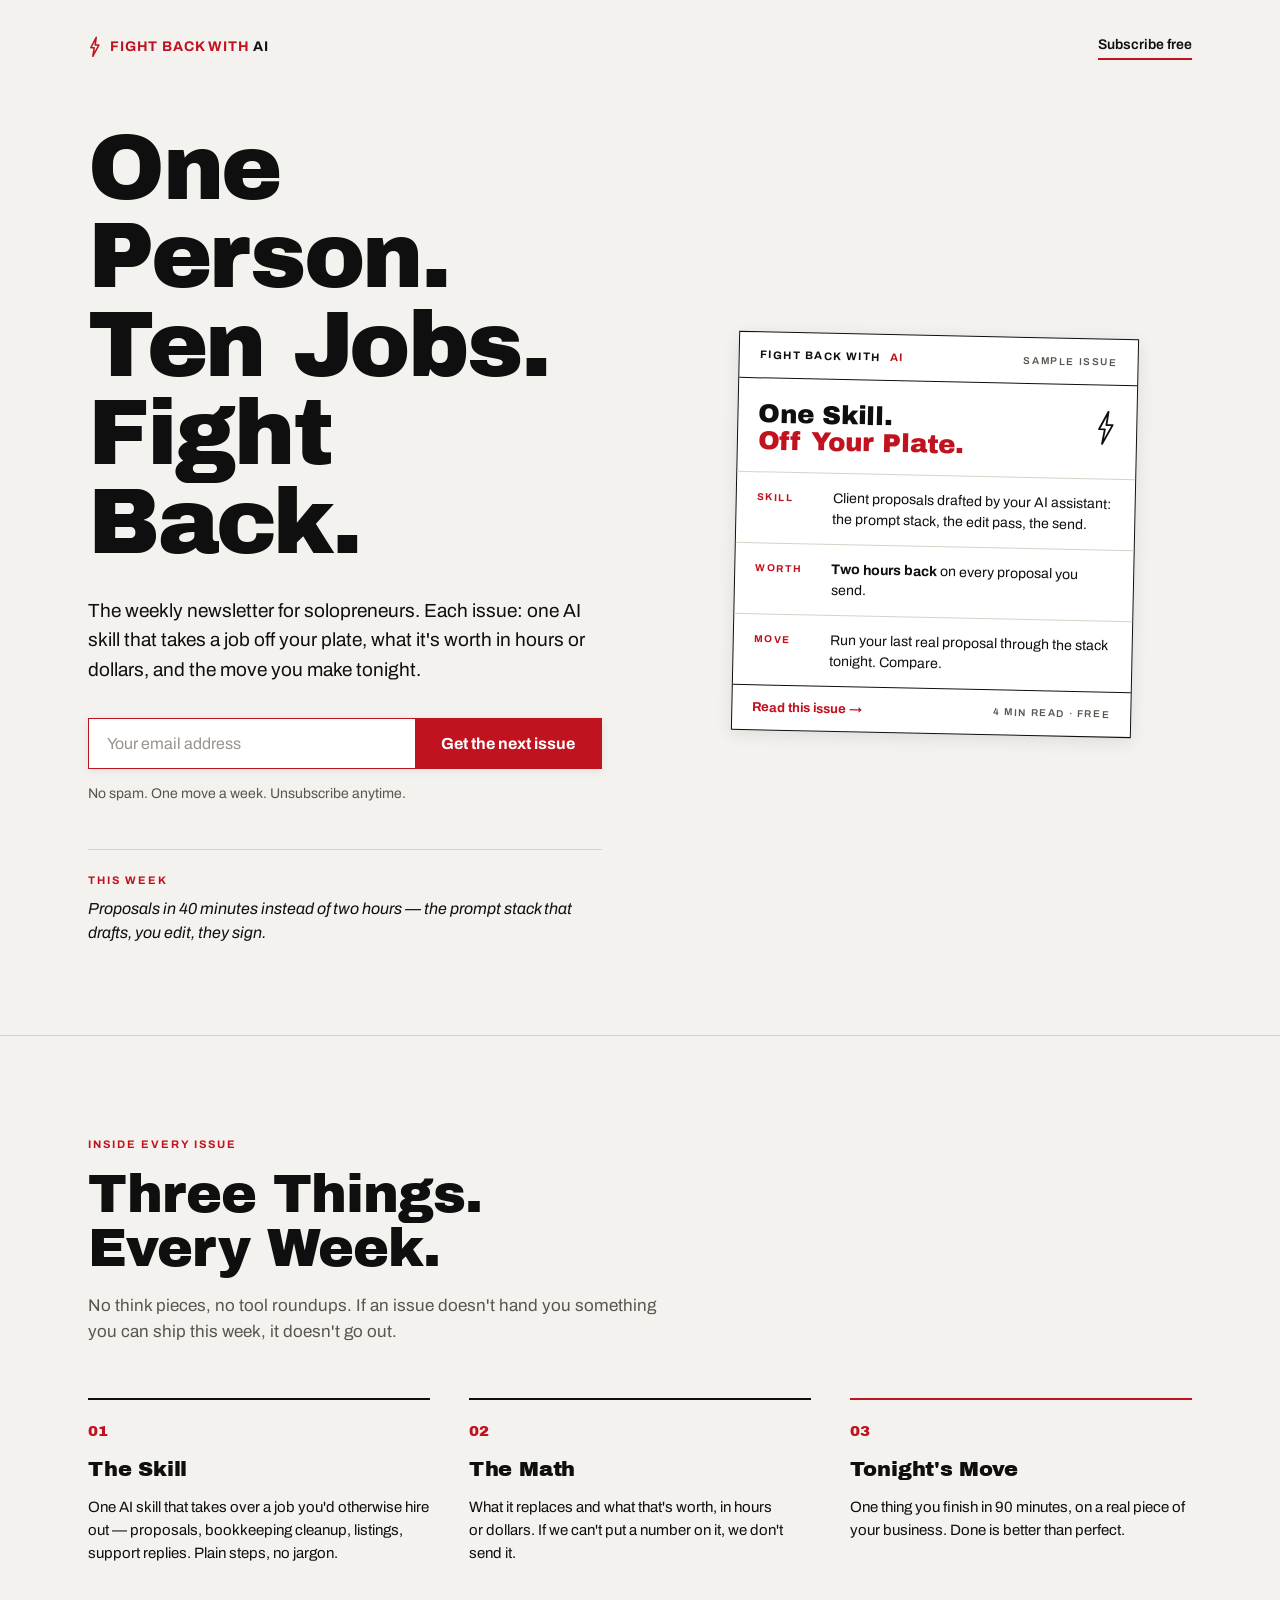
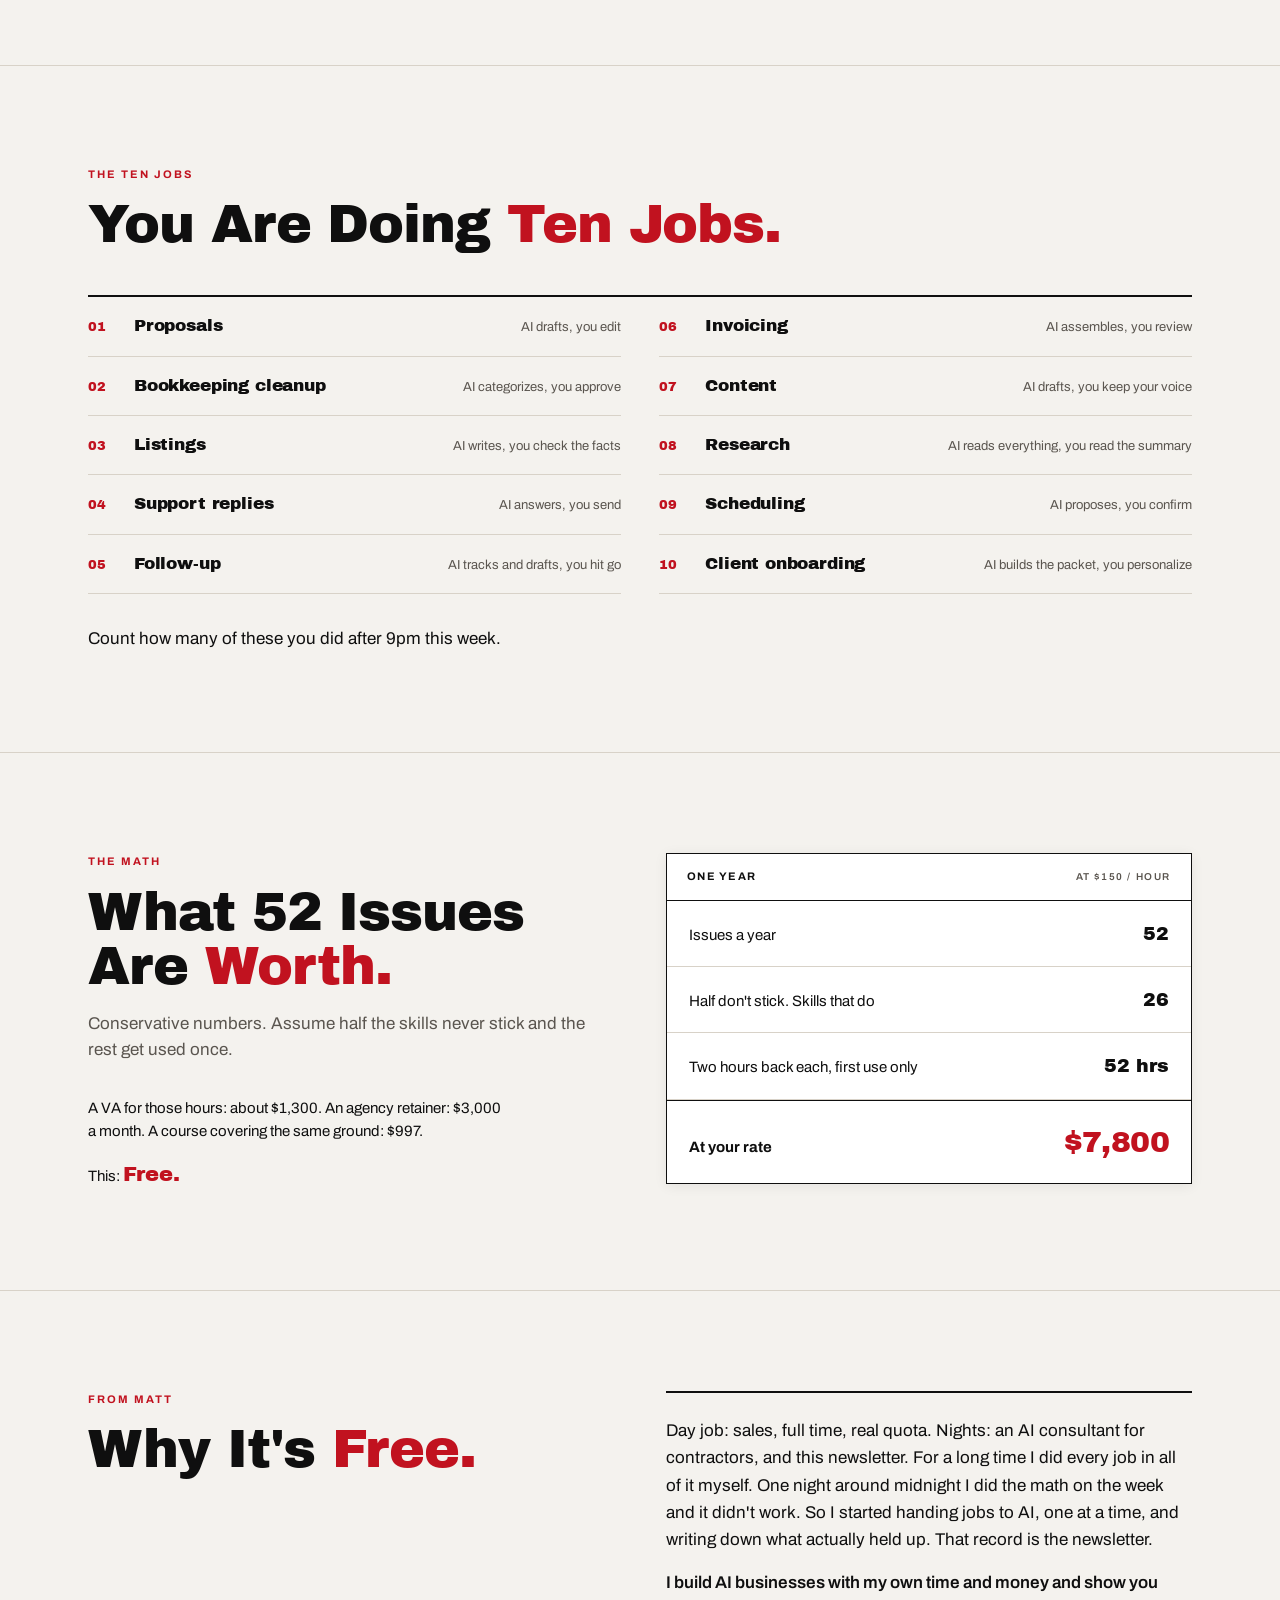
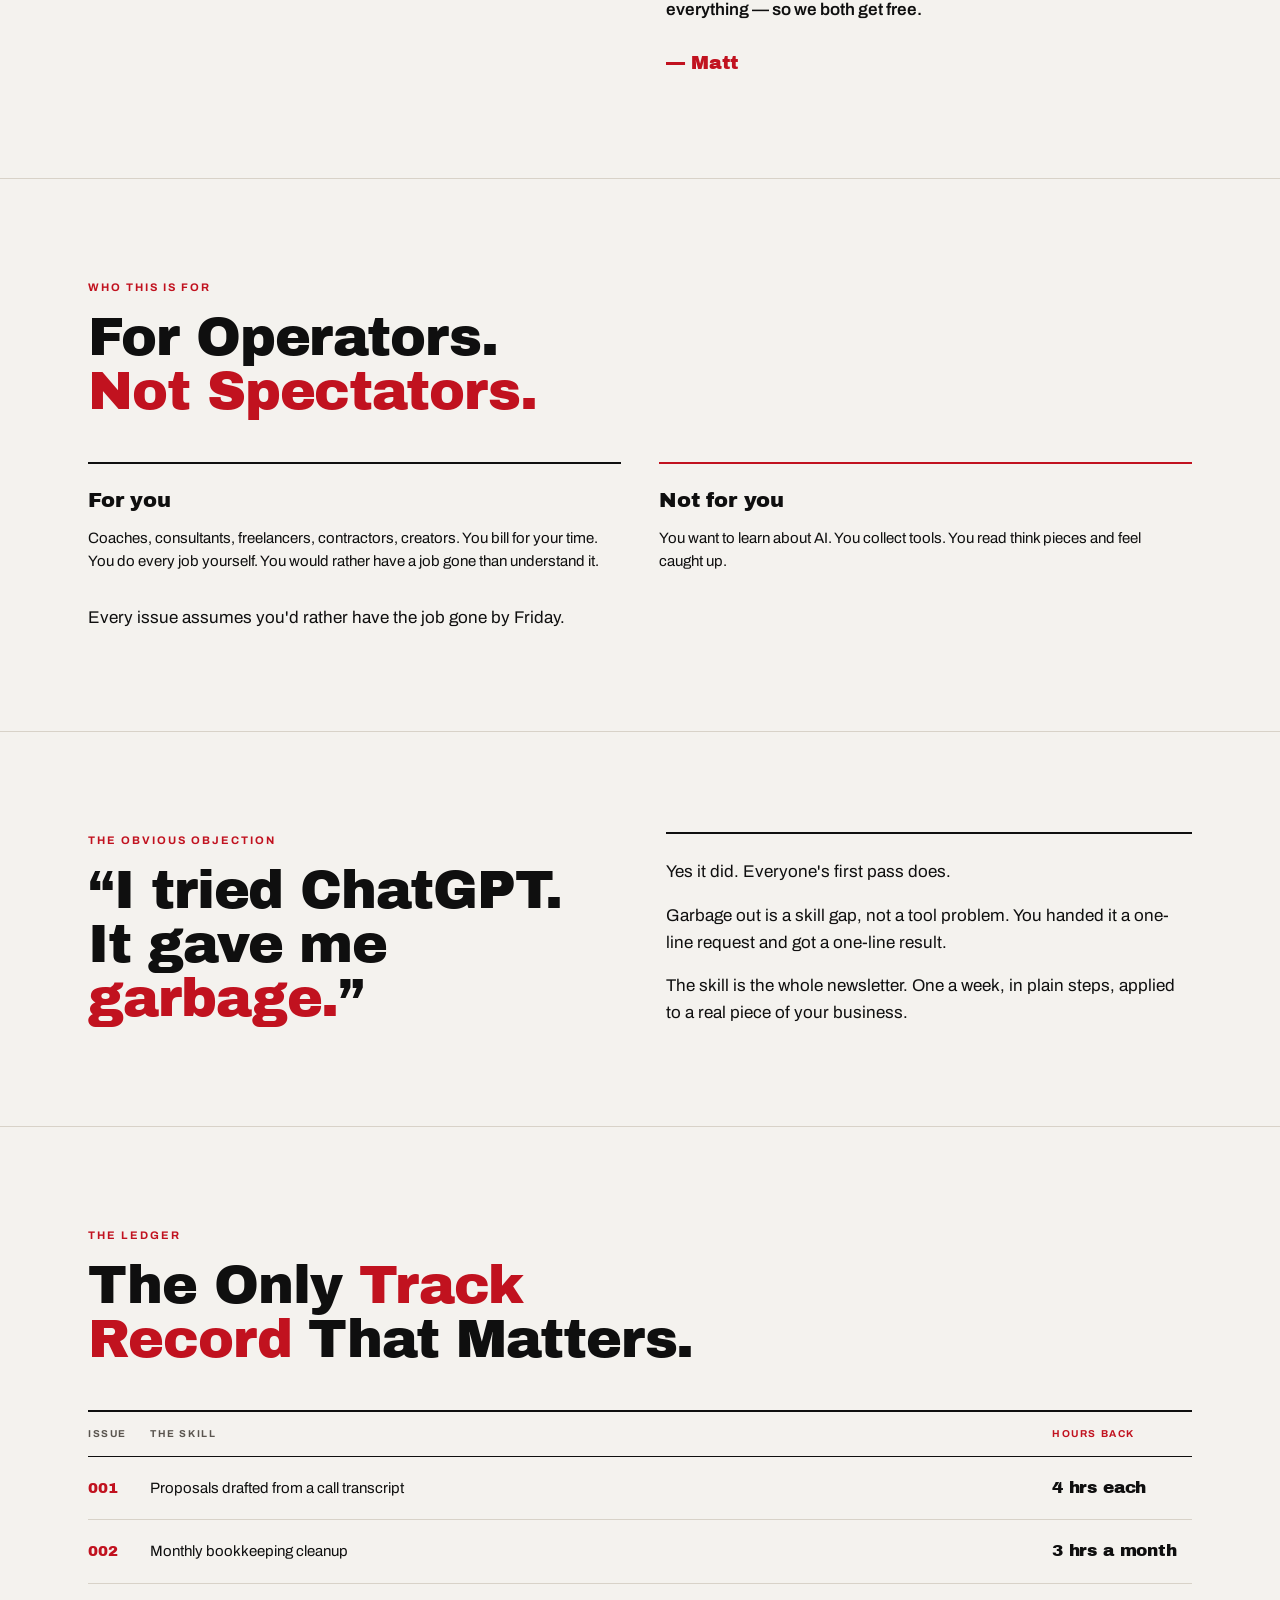
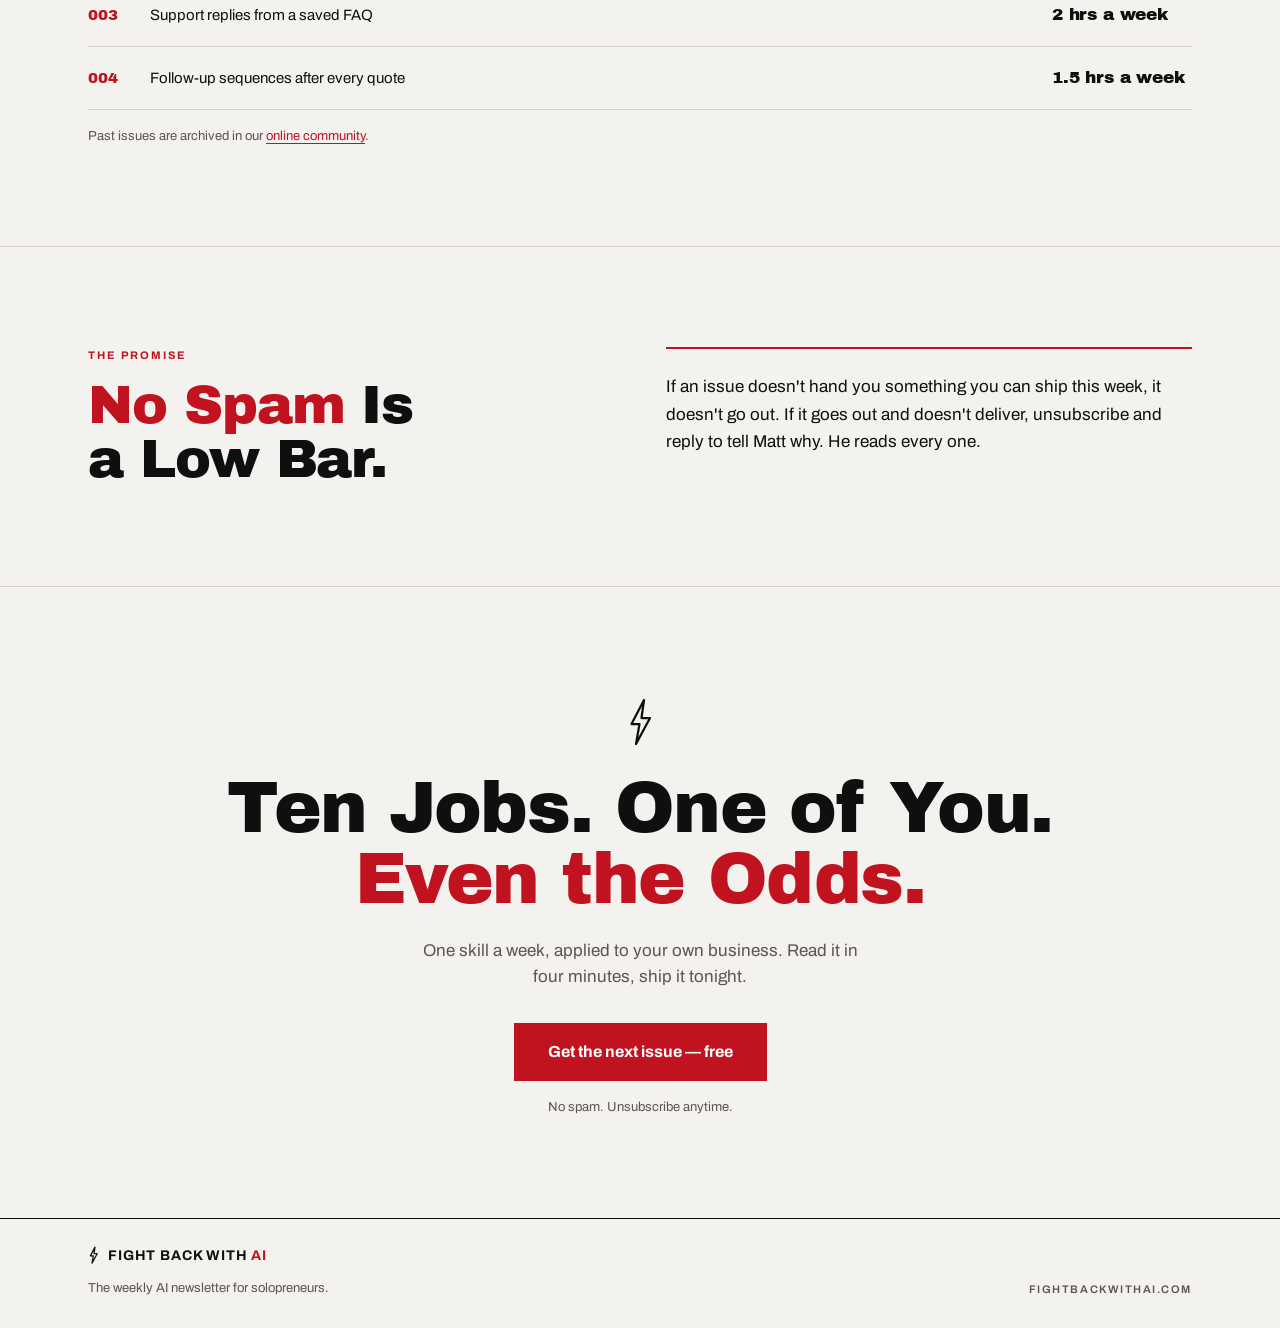
==== index.html @ 7554803e "Wire signup form to beehiiv via a server-side function The beehiiv API key is a secret and cannot sh" ====
<!DOCTYPE html>
<html lang="en">
<head>
<meta charset="utf-8">
<meta name="viewport" content="width=device-width, initial-scale=1">
<title>Fight Back with AI — One Person. Ten Jobs. Fight Back.</title>
<meta name="description" content="The weekly newsletter for solopreneurs. Each issue: one AI skill that takes a job off your plate, what it's worth in hours or dollars, and the move you make tonight.">
<meta property="og:title" content="Fight Back with AI — One Person. Ten Jobs. Fight Back.">
<meta property="og:description" content="One AI skill a week that takes a job off your plate. What it's worth. The move you make tonight. Free.">
<meta property="og:type" content="website">
<meta property="og:url" content="https://fightbackwithai.com/">
<meta property="og:image" content="/og-image.png">
<meta property="og:image:width" content="1200">
<meta property="og:image:height" content="630">
<meta name="twitter:card" content="summary_large_image">
<meta name="twitter:image" content="/og-image.png">
<meta name="theme-color" content="#f4f2ee">
<link rel="preconnect" href="https://fonts.googleapis.com">
<link rel="preconnect" href="https://fonts.gstatic.com" crossorigin>
<link href="https://fonts.googleapis.com/css2?family=Archivo:ital,wght@0,400;0,500;0,600;0,700;1,400;1,600&family=Archivo+Black&display=swap" rel="stylesheet">
<link rel="stylesheet" href="styles.css">
<script>document.documentElement.classList.add('js');</script>
</head>
<body>

<header class="nav">
  <div class="wrap nav-inner">
    <a class="wordmark wordmark-red" href="/" aria-label="Fight Back with AI home">
      <svg class="bolt" viewBox="0 0 120 200" aria-hidden="true"><path d="M76 12 L26 108 L58 108 L44 188 L100 84 L66 84 Z" fill="none" stroke="currentColor" stroke-width="14" stroke-linejoin="round"/></svg>
      <span>FIGHT BACK WITH <em>AI</em></span>
    </a>
    <a class="link-ul" href="#subscribe">Subscribe free</a>
  </div>
</header>

<main>

<section class="hero wrap">
  <div class="hero-copy">
    <h1 class="reveal">One Person.<br>Ten Jobs.<br>Fight Back.</h1>
    <p class="lede reveal">The weekly newsletter for solopreneurs. Each issue: one AI skill that takes a job off your plate, what it's worth in hours or dollars, and the move you make tonight.</p>
    <div id="subscribe" class="signup reveal">
      <!-- BEEHIIV: JS posts to /api/subscribe (netlify/functions/subscribe.mjs).
           With JS off, the form falls back to beehiiv's hosted subscribe page. -->
      <form class="signup-row" action="https://fightbackwithai.beehiiv.com/subscribe" method="get" data-subscribe>
        <input class="email" type="email" name="email" placeholder="Your email address" required autocomplete="email">
        <button class="btn" type="submit">Get the next issue</button>
      </form>
      <p class="fine signup-msg" data-subscribe-msg role="status" aria-live="polite" hidden></p>
      <p class="fine">No spam. One move a week. Unsubscribe anytime.</p>
    </div>
    <div class="this-week reveal">
      <span class="eyebrow">This week</span>
      <!-- Update weekly -->
      <p class="teaser">Proposals in 40 minutes instead of two hours — the prompt stack that drafts, you edit, they sign.</p>
    </div>
  </div>

  <div class="hero-card reveal">
    <article class="card tilt">
      <div class="card-head">
        <span class="wordmark wordmark-sm">FIGHT BACK WITH <em>AI</em></span>
        <span class="meta">SAMPLE ISSUE</span>
      </div>
      <div class="card-title">
        <span class="display-sm">One Skill.<br><em>Off Your Plate.</em></span>
        <svg class="bolt bolt-md" viewBox="0 0 120 200" aria-hidden="true"><path d="M76 12 L26 108 L58 108 L44 188 L100 84 L66 84 Z" fill="none" stroke="currentColor" stroke-width="10" stroke-linejoin="round"/></svg>
      </div>
      <div class="card-row"><span class="label">SKILL</span><span>Client proposals drafted by your AI assistant: the prompt stack, the edit pass, the send.</span></div>
      <div class="card-row"><span class="label">WORTH</span><span><strong>Two hours back</strong> on every proposal you send.</span></div>
      <div class="card-row"><span class="label">MOVE</span><span>Run your last real proposal through the stack tonight. Compare.</span></div>
      <div class="card-foot">
        <!-- Link to the sample issue -->
        <a class="link-red" href="#">Read this issue &rarr;</a>
        <span class="meta">4 MIN READ · FREE</span>
      </div>
    </article>
  </div>
</section>

<section class="rule">
  <div class="wrap">
    <div class="sec-head reveal">
      <span class="eyebrow">Inside every issue</span>
      <h2>Three Things. Every Week.</h2>
      <p class="sub">No think pieces, no tool roundups. If an issue doesn't hand you something you can ship this week, it doesn't go out.</p>
    </div>
    <div class="cols cols-3">
      <div class="col reveal">
        <span class="num">01</span>
        <h3>The Skill</h3>
        <p>One AI skill that takes over a job you'd otherwise hire out — proposals, bookkeeping cleanup, listings, support replies. Plain steps, no jargon.</p>
      </div>
      <div class="col reveal" style="transition-delay:.08s">
        <span class="num">02</span>
        <h3>The Math</h3>
        <p>What it replaces and what that's worth, in hours or dollars. If we can't put a number on it, we don't send it.</p>
      </div>
      <div class="col col-red reveal" style="transition-delay:.16s">
        <span class="num">03</span>
        <h3>Tonight's Move</h3>
        <p>One thing you finish in 90 minutes, on a real piece of your business. Done is better than perfect.</p>
      </div>
    </div>
  </div>
</section>

<section class="rule">
  <div class="wrap">
    <div class="sec-head reveal">
      <span class="eyebrow">The ten jobs</span>
      <h2>You Are Doing <em>Ten Jobs.</em></h2>
    </div>
    <div class="jobs reveal">
      <ol class="job-list">
        <li><span class="job-n">01</span><span class="job-t">Proposals</span><span class="job-note">AI drafts, you edit</span></li>
        <li><span class="job-n">02</span><span class="job-t">Bookkeeping cleanup</span><span class="job-note">AI categorizes, you approve</span></li>
        <li><span class="job-n">03</span><span class="job-t">Listings</span><span class="job-note">AI writes, you check the facts</span></li>
        <li><span class="job-n">04</span><span class="job-t">Support replies</span><span class="job-note">AI answers, you send</span></li>
        <li><span class="job-n">05</span><span class="job-t">Follow-up</span><span class="job-note">AI tracks and drafts, you hit go</span></li>
      </ol>
      <ol class="job-list" start="6">
        <li><span class="job-n">06</span><span class="job-t">Invoicing</span><span class="job-note">AI assembles, you review</span></li>
        <li><span class="job-n">07</span><span class="job-t">Content</span><span class="job-note">AI drafts, you keep your voice</span></li>
        <li><span class="job-n">08</span><span class="job-t">Research</span><span class="job-note">AI reads everything, you read the summary</span></li>
        <li><span class="job-n">09</span><span class="job-t">Scheduling</span><span class="job-note">AI proposes, you confirm</span></li>
        <li><span class="job-n">10</span><span class="job-t">Client onboarding</span><span class="job-note">AI builds the packet, you personalize</span></li>
      </ol>
    </div>
    <p class="close reveal">Count how many of these you did after 9pm this week.</p>
  </div>
</section>

<section class="rule">
  <div class="wrap two-up">
    <div class="reveal">
      <span class="eyebrow">The math</span>
      <h2>What 52 Issues Are <em>Worth.</em></h2>
      <p class="sub">Conservative numbers. Assume half the skills never stick and the rest get used once.</p>
      <div class="math-copy">
        <p>A VA for those hours: about $1,300. An agency retainer: $3,000 a month. A course covering the same ground: $997.</p>
        <p>This: <span class="free">Free.</span></p>
      </div>
    </div>
    <article class="card reveal">
      <div class="card-head">
        <span class="wordmark wordmark-sm">ONE YEAR</span>
        <span class="meta">AT $150 / HOUR</span>
      </div>
      <div class="math-row"><span>Issues a year</span><b>52</b></div>
      <div class="math-row"><span>Half don't stick. Skills that do</span><b>26</b></div>
      <div class="math-row"><span>Two hours back each, first use only</span><b>52 hrs</b></div>
      <div class="math-row math-total"><span>At your rate</span><b class="total">$7,800</b></div>
    </article>
  </div>
</section>

<section class="rule">
  <div class="wrap two-up">
    <div class="reveal">
      <span class="eyebrow">From Matt</span>
      <h2>Why It's <em>Free.</em></h2>
    </div>
    <div class="note reveal">
      <p>Day job: sales, full time, real quota. Nights: an AI consultant for contractors, and this newsletter. For a long time I did every job in all of it myself. One night around midnight I did the math on the week and it didn't work. So I started handing jobs to AI, one at a time, and writing down what actually held up. That record is the newsletter.</p>
      <p class="mission">I build AI businesses with my own time and money and show you everything — so we both get free.</p>
      <p class="sig">— Matt</p>
    </div>
  </div>
</section>

<section class="rule">
  <div class="wrap">
    <div class="sec-head reveal">
      <span class="eyebrow">Who this is for</span>
      <h2>For Operators. <em>Not Spectators.</em></h2>
    </div>
    <div class="cols cols-2">
      <div class="col reveal">
        <h3>For you</h3>
        <p>Coaches, consultants, freelancers, contractors, creators. You bill for your time. You do every job yourself. You would rather have a job gone than understand it.</p>
      </div>
      <div class="col col-red reveal" style="transition-delay:.08s">
        <h3>Not for you</h3>
        <p>You want to learn about AI. You collect tools. You read think pieces and feel caught up.</p>
      </div>
    </div>
    <p class="close reveal">Every issue assumes you'd rather have the job gone by Friday.</p>
  </div>
</section>

<section class="rule">
  <div class="wrap two-up">
    <div class="reveal">
      <span class="eyebrow">The obvious objection</span>
      <h2>“I tried ChatGPT. It gave me <em>garbage.</em>”</h2>
    </div>
    <div class="note reveal">
      <p>Yes it did. Everyone's first pass does.</p>
      <p>Garbage out is a skill gap, not a tool problem. You handed it a one-line request and got a one-line result.</p>
      <p>The skill is the whole newsletter. One a week, in plain steps, applied to a real piece of your business.</p>
    </div>
  </div>
</section>

<section class="rule">
  <div class="wrap">
    <div class="sec-head reveal">
      <span class="eyebrow">The ledger</span>
      <h2>The Only <em>Track Record</em> That Matters.</h2>
    </div>
    <div class="ledger reveal">
      <div class="ledger-head"><span>ISSUE</span><span>THE SKILL</span><span class="red">HOURS BACK</span></div>
      <!-- Replace these rows with real issues as they ship -->
      <div class="ledger-row"><span class="ledger-n">001</span><span>Proposals drafted from a call transcript</span><b>4 hrs each</b></div>
      <div class="ledger-row"><span class="ledger-n">002</span><span>Monthly bookkeeping cleanup</span><b>3 hrs a month</b></div>
      <div class="ledger-row"><span class="ledger-n">003</span><span>Support replies from a saved FAQ</span><b>2 hrs a week</b></div>
      <div class="ledger-row"><span class="ledger-n">004</span><span>Follow-up sequences after every quote</span><b>1.5 hrs a week</b></div>
    </div>
    <p class="fine reveal">Past issues are archived in our <a class="link-ul-red" href="https://www.skool.com/superhuman-9542" target="_blank" rel="noopener">online community</a>.</p>
  </div>
</section>

<section class="rule">
  <div class="wrap two-up">
    <div class="reveal">
      <span class="eyebrow">The promise</span>
      <h2><em>No Spam</em> Is a Low Bar.</h2>
    </div>
    <div class="note note-red reveal">
      <p>If an issue doesn't hand you something you can ship this week, it doesn't go out. If it goes out and doesn't deliver, unsubscribe and reply to tell Matt why. He reads every one.</p>
    </div>
  </div>
</section>

<section class="rule cta">
  <div class="wrap cta-inner">
    <svg class="bolt bolt-lg reveal" viewBox="0 0 120 200" aria-hidden="true"><path d="M76 12 L26 108 L58 108 L44 188 L100 84 L66 84 Z" fill="none" stroke="currentColor" stroke-width="9" stroke-linejoin="round"/></svg>
    <h2 class="reveal">Ten Jobs. One of You.<br><em>Even the Odds.</em></h2>
    <p class="sub reveal">One skill a week, applied to your own business. Read it in four minutes, ship it tonight.</p>
    <a class="btn btn-lg reveal" href="#subscribe">Get the next issue — free</a>
    <p class="fine reveal">No spam. Unsubscribe anytime.</p>
  </div>
</section>

</main>

<footer class="footer">
  <div class="wrap footer-inner">
    <div>
      <span class="wordmark">
        <svg class="bolt bolt-xs" viewBox="0 0 120 200" aria-hidden="true"><path d="M76 12 L26 108 L58 108 L44 188 L100 84 L66 84 Z" fill="none" stroke="currentColor" stroke-width="14" stroke-linejoin="round"/></svg>
        <span>FIGHT BACK WITH <em>AI</em></span>
      </span>
      <p class="fine">The weekly AI newsletter for solopreneurs.</p>
    </div>
    <span class="meta">FIGHTBACKWITHAI.COM</span>
  </div>
</footer>

<script src="script.js" defer></script>
</body>
</html>
---- styles.css ----
/* Fight Back with AI — v2 flat editorial system. Tokens first; see design.md. */
:root {
  --ground: #f4f2ee;
  --ink: #0f0f0f;
  --red: #c1121f;
  --rule: #d8d2c8;
  --muted: #5a554f;
  --white: #ffffff;
  --display: 'Archivo Black', Archivo, sans-serif;
  --sans: Archivo, sans-serif;
  --wrap: 1200px;
  --gutter: clamp(20px, 4vw, 48px);
}

*, *::before, *::after { box-sizing: border-box; }
html { scroll-behavior: smooth; -webkit-text-size-adjust: 100%; }
body { margin: 0; background: var(--ground); color: var(--ink); font-family: var(--sans); font-size: 17px; line-height: 1.55; }
::selection { background: var(--red); color: var(--ground); }
a { color: var(--red); text-decoration: none; }
a:hover { color: var(--ink); }
h1, h2, h3, p, ol { margin: 0; }
ol { padding: 0; list-style: none; }
em { font-style: normal; color: var(--red); }
strong, b { font-weight: 700; }
svg.bolt { display: block; height: auto; }

.wrap { max-width: var(--wrap); margin: 0 auto; padding-left: var(--gutter); padding-right: var(--gutter); }

/* Type */
h1 { font-family: var(--display); font-weight: 400; font-size: clamp(52px, 7.2vw, 104px); line-height: .96; letter-spacing: -.025em; text-wrap: balance; }
h2 { font-family: var(--display); font-weight: 400; font-size: clamp(34px, 4.4vw, 54px); line-height: 1; letter-spacing: -.02em; margin-top: 14px; text-wrap: balance; }
h3 { font-family: var(--display); font-weight: 400; font-size: 21px; letter-spacing: -.01em; }
.eyebrow { display: block; font-weight: 700; font-size: 11px; letter-spacing: .18em; text-transform: uppercase; color: var(--red); }
.meta { font-weight: 600; font-size: 10px; letter-spacing: .16em; color: var(--muted); white-space: nowrap; }
.label { font-weight: 700; font-size: 10px; letter-spacing: .16em; color: var(--red); padding-top: 3px; }
.sub { font-size: 17px; color: var(--muted); margin-top: 18px; max-width: 60ch; text-wrap: pretty; }
.lede { font-size: 19px; max-width: 52ch; margin-top: 30px; text-wrap: pretty; }
.fine { font-size: 13px; color: var(--muted); margin-top: 16px; }
.close { margin-top: 32px; text-wrap: pretty; }
.display-sm { font-family: var(--display); font-size: 26px; line-height: 1.05; letter-spacing: -.01em; }
.num { font-family: var(--display); font-size: 15px; color: var(--red); }
.red { color: var(--red); }

/* Wordmark */
.wordmark { display: inline-flex; align-items: center; gap: 9px; font-weight: 700; font-size: 14px; letter-spacing: .06em; color: var(--ink); white-space: nowrap; }
.wordmark em { color: var(--red); }
.wordmark-red { color: var(--red); }
.wordmark-red em { color: var(--ink); }
.wordmark-sm { font-size: 11px; letter-spacing: .14em; }
.bolt { width: 13px; color: currentColor; }
.bolt-xs { width: 11px; }
.bolt-md { width: 22px; flex-shrink: 0; margin-top: 2px; color: var(--ink); }
.bolt-lg { width: 30px; color: var(--ink); margin-bottom: 26px; }

/* Links & buttons */
.link-ul { font-weight: 600; font-size: 14px; color: var(--ink); border-bottom: 2px solid var(--red); padding-bottom: 2px; }
.link-ul:hover { color: var(--red); }
.link-ul-red { color: var(--red); border-bottom: 1px solid var(--red); }
.link-ul-red:hover { color: var(--ink); border-bottom-color: var(--ink); }
.link-red { font-weight: 700; font-size: 13px; color: var(--red); }
.link-red:hover { color: var(--ink); }
.btn { display: inline-flex; align-items: center; font-family: var(--sans); font-weight: 700; font-size: 16px; color: #fff; background: var(--red); border: 0; padding: 16px 26px; cursor: pointer; white-space: nowrap; }
.btn:hover { background: var(--ink); color: #fff; }
.btn-lg { padding: 17px 34px; }

/* Nav */
.nav-inner { display: flex; align-items: center; justify-content: space-between; gap: 20px; padding-top: 34px; }

/* Hero */
.hero { display: grid; grid-template-columns: repeat(auto-fit, minmax(340px, 1fr)); gap: clamp(40px, 6vw, 80px); align-items: center; padding-top: 64px; padding-bottom: 90px; }
.hero-copy { min-width: 0; }
.signup { margin-top: 34px; max-width: 560px; }
.signup-row { display: flex; flex-wrap: wrap; border: 1px solid var(--red); background: var(--white); box-shadow: 0 2px 10px rgba(15,15,15,.07); }
.email { flex: 1; min-width: 200px; font-family: var(--sans); font-size: 16px; color: var(--ink); background: var(--white); border: 0; padding: 16px 18px; outline: none; }
.email::placeholder { color: #9a948c; }
.signup .fine { margin-top: 14px; font-size: 14px; }
.signup-msg { margin-top: 14px; font-size: 14px; font-weight: 700; color: var(--ink); }
.signup-msg.is-error { color: var(--red); }
.btn[disabled] { opacity: .6; cursor: default; }
.this-week { border-top: 1px solid var(--rule); margin-top: 44px; padding-top: 22px; max-width: 560px; }
.teaser { font-style: italic; font-size: 16px; line-height: 1.5; margin-top: 8px; text-wrap: pretty; }
.hero-card { display: flex; justify-content: center; }

/* Card (sample issue, math) */
.card { width: 100%; background: var(--white); border: 1px solid var(--ink); box-shadow: 0 2px 12px rgba(15,15,15,.07); }
.tilt { width: min(100%, 400px); transform: rotate(1.2deg); box-shadow: 0 4px 18px rgba(15,15,15,.09); }
.card-head { display: flex; justify-content: space-between; align-items: center; gap: 12px; padding: 14px 20px; border-bottom: 1px solid var(--ink); }
.card-title { padding: 22px 20px 16px; display: flex; justify-content: space-between; gap: 14px; align-items: flex-start; }
.card-row { display: grid; grid-template-columns: 64px 1fr; gap: 12px; padding: 14px 20px; border-top: 1px solid var(--rule); font-size: 14px; line-height: 1.5; }
.card-foot { border-top: 1px solid var(--ink); padding: 12px 20px; display: flex; justify-content: space-between; align-items: center; gap: 12px; }
.math-row { display: grid; grid-template-columns: 1fr auto; gap: 14px; align-items: baseline; padding: 18px 22px; border-bottom: 1px solid var(--rule); font-size: 15px; }
.math-row b { font-family: var(--display); font-weight: 400; font-size: 19px; }
.math-total { border-bottom: 0; border-top: 1px solid var(--ink); font-weight: 700; }
.math-total .total { font-size: 30px; letter-spacing: -.02em; color: var(--red); }
.math-copy { margin-top: 34px; display: grid; gap: 14px; font-size: 15px; max-width: 46ch; }
.free { font-family: var(--display); font-size: 21px; color: var(--red); }

/* Sections */
.rule { border-top: 1px solid var(--rule); padding: 100px 0; }
.sec-head { max-width: 760px; }
.two-up { display: grid; grid-template-columns: repeat(auto-fit, minmax(300px, 1fr)); gap: clamp(32px, 4vw, 64px); align-items: start; }
.cols { display: grid; gap: clamp(24px, 3vw, 44px); margin-top: 44px; }
.cols-3 { grid-template-columns: repeat(auto-fit, minmax(260px, 1fr)); margin-top: 52px; }
.cols-2 { grid-template-columns: repeat(auto-fit, minmax(280px, 1fr)); }
.col { border-top: 2px solid var(--ink); padding-top: 20px; display: grid; gap: 10px; align-content: start; }
.col p { font-size: 15px; text-wrap: pretty; }
.col-red { border-top-color: var(--red); }
.note { border-top: 2px solid var(--ink); padding-top: 24px; max-width: 58ch; display: grid; gap: 16px; }
.note p { line-height: 1.6; text-wrap: pretty; }
.note-red { border-top-color: var(--red); }
.mission { font-weight: 600; }
.sig { font-family: var(--display); font-size: 19px; color: var(--red); margin-top: 8px; }

/* Ten jobs */
.jobs { display: grid; grid-template-columns: repeat(auto-fit, minmax(300px, 1fr)); column-gap: clamp(24px, 3vw, 44px); margin-top: 44px; border-top: 2px solid var(--ink); }
.job-list li { display: grid; grid-template-columns: 32px minmax(0, 1fr) minmax(0, 46%); gap: 14px; align-items: baseline; padding: 16px 0; border-bottom: 1px solid var(--rule); }
.job-n { font-family: var(--display); font-size: 13px; color: var(--red); }
.job-t { font-family: var(--display); font-size: 17px; letter-spacing: -.01em; }
.job-note { font-size: 13px; line-height: 1.35; color: var(--muted); text-align: right; }

/* Ledger */
.ledger { margin-top: 44px; border-top: 2px solid var(--ink); }
.ledger-head, .ledger-row { display: grid; grid-template-columns: 48px minmax(0, 1fr) minmax(0, 140px); gap: 14px; align-items: baseline; }
.ledger-head { padding: 14px 0; border-bottom: 1px solid var(--ink); font-weight: 700; font-size: 10px; letter-spacing: .16em; color: var(--muted); }
.ledger-row { padding: 18px 0; border-bottom: 1px solid var(--rule); font-size: 15px; }
.ledger-n { font-family: var(--display); font-size: 15px; color: var(--red); }
.ledger-row b { font-family: var(--display); font-weight: 400; font-size: 17px; letter-spacing: -.01em; }

/* CTA */
.cta { padding: 110px 0 100px; }
.cta-inner { display: flex; flex-direction: column; align-items: center; text-align: center; }
.cta h2 { font-size: clamp(40px, 5.6vw, 76px); line-height: .98; margin-top: 0; }
.cta .sub { max-width: 46ch; margin: 24px 0 32px; }

/* Footer */
.footer { border-top: 1px solid var(--ink); padding: 26px 0 30px; }
.footer-inner { display: flex; flex-wrap: wrap; gap: 20px; align-items: flex-end; justify-content: space-between; }
.footer .fine { margin-top: 5px; }
.footer .meta { font-size: 11px; letter-spacing: .14em; }

/* Reveal (JS-gated so no-JS still renders) */
.js .reveal { opacity: 0; transform: translateY(14px); transition: opacity .6s ease, transform .6s ease; }
.js .reveal.in { opacity: 1; transform: none; }
@media (prefers-reduced-motion: reduce) { .js .reveal { opacity: 1; transform: none; transition: none; } html { scroll-behavior: auto; } }

@media (max-width: 480px) {
  .rule { padding: 72px 0; }
  .hero { padding-top: 44px; padding-bottom: 64px; }
  .tilt { transform: none; }
  .job-list li { grid-template-columns: 32px minmax(0, 1fr); }
  .job-note { grid-column: 2; text-align: left; margin-top: -8px; }
  .ledger-head { display: none; }
  .ledger-row { grid-template-columns: 48px minmax(0, 1fr); }
  .ledger-row b { grid-column: 2; }
}
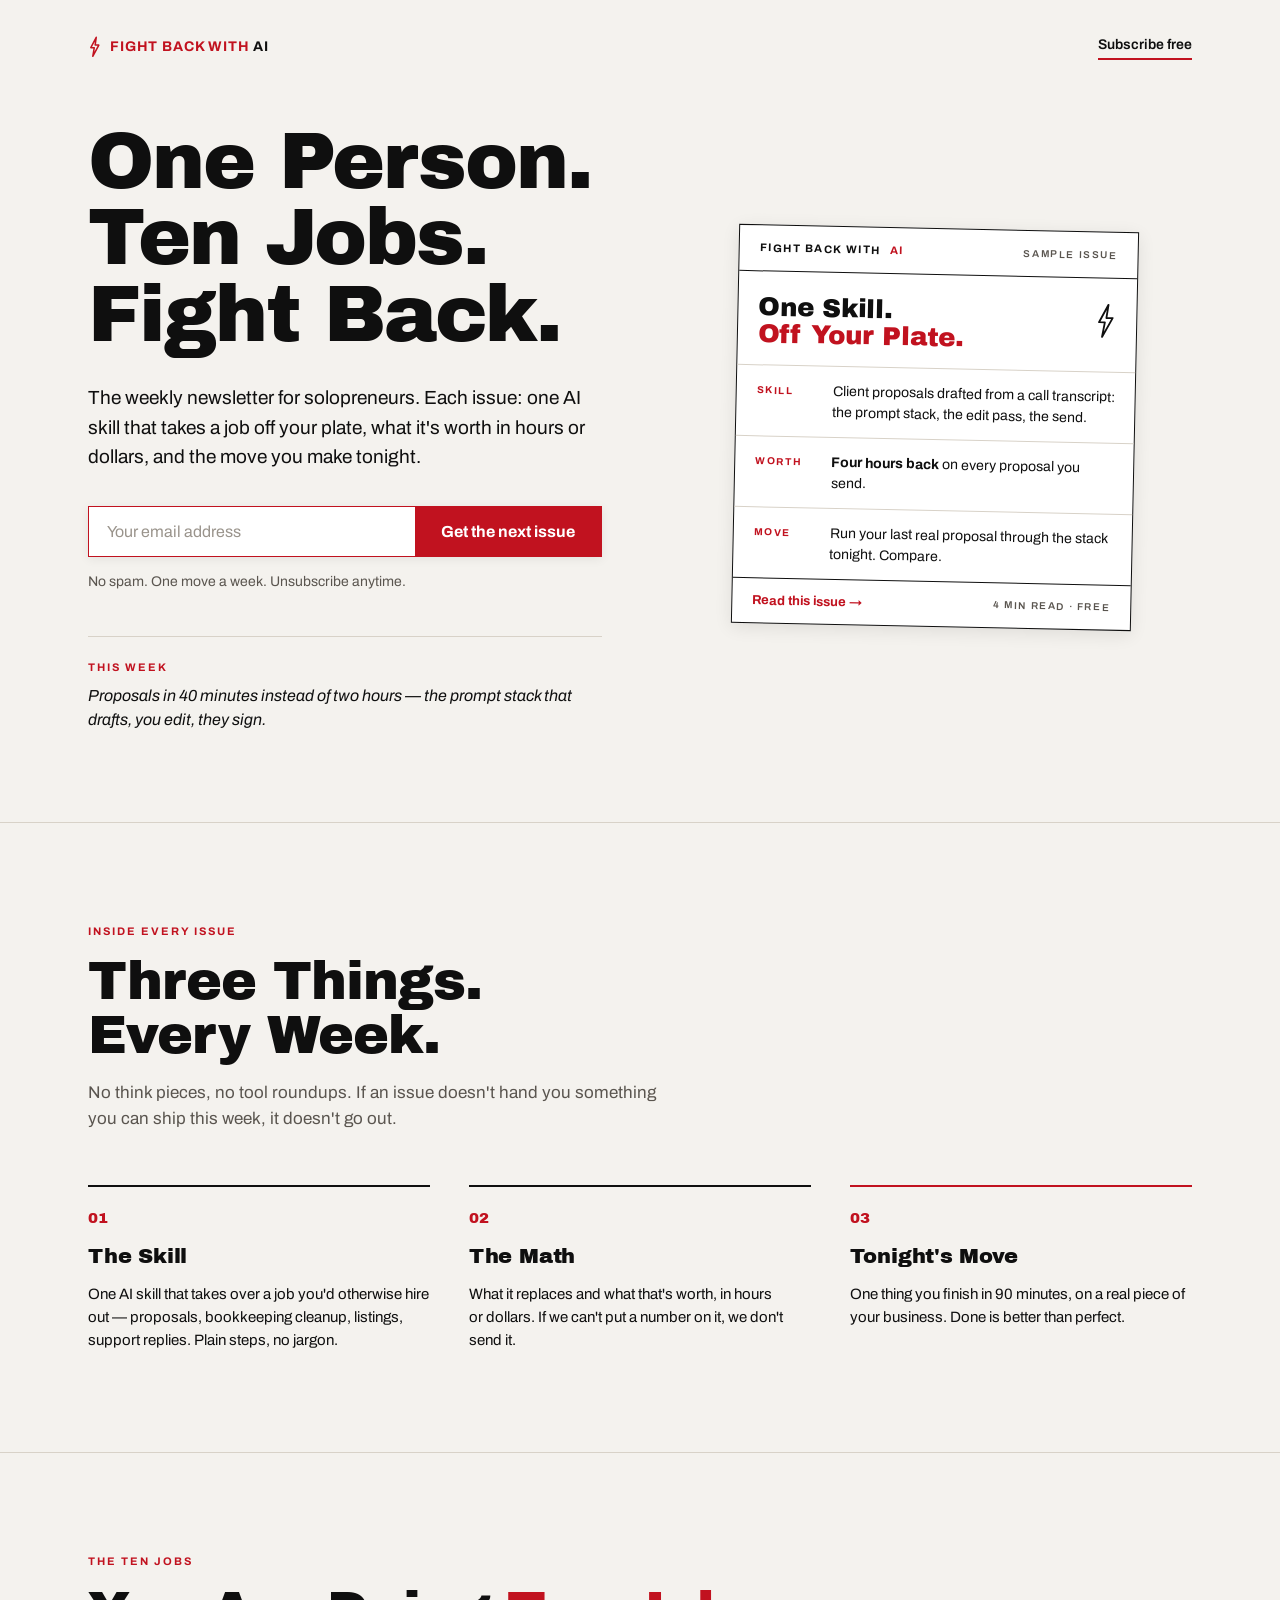
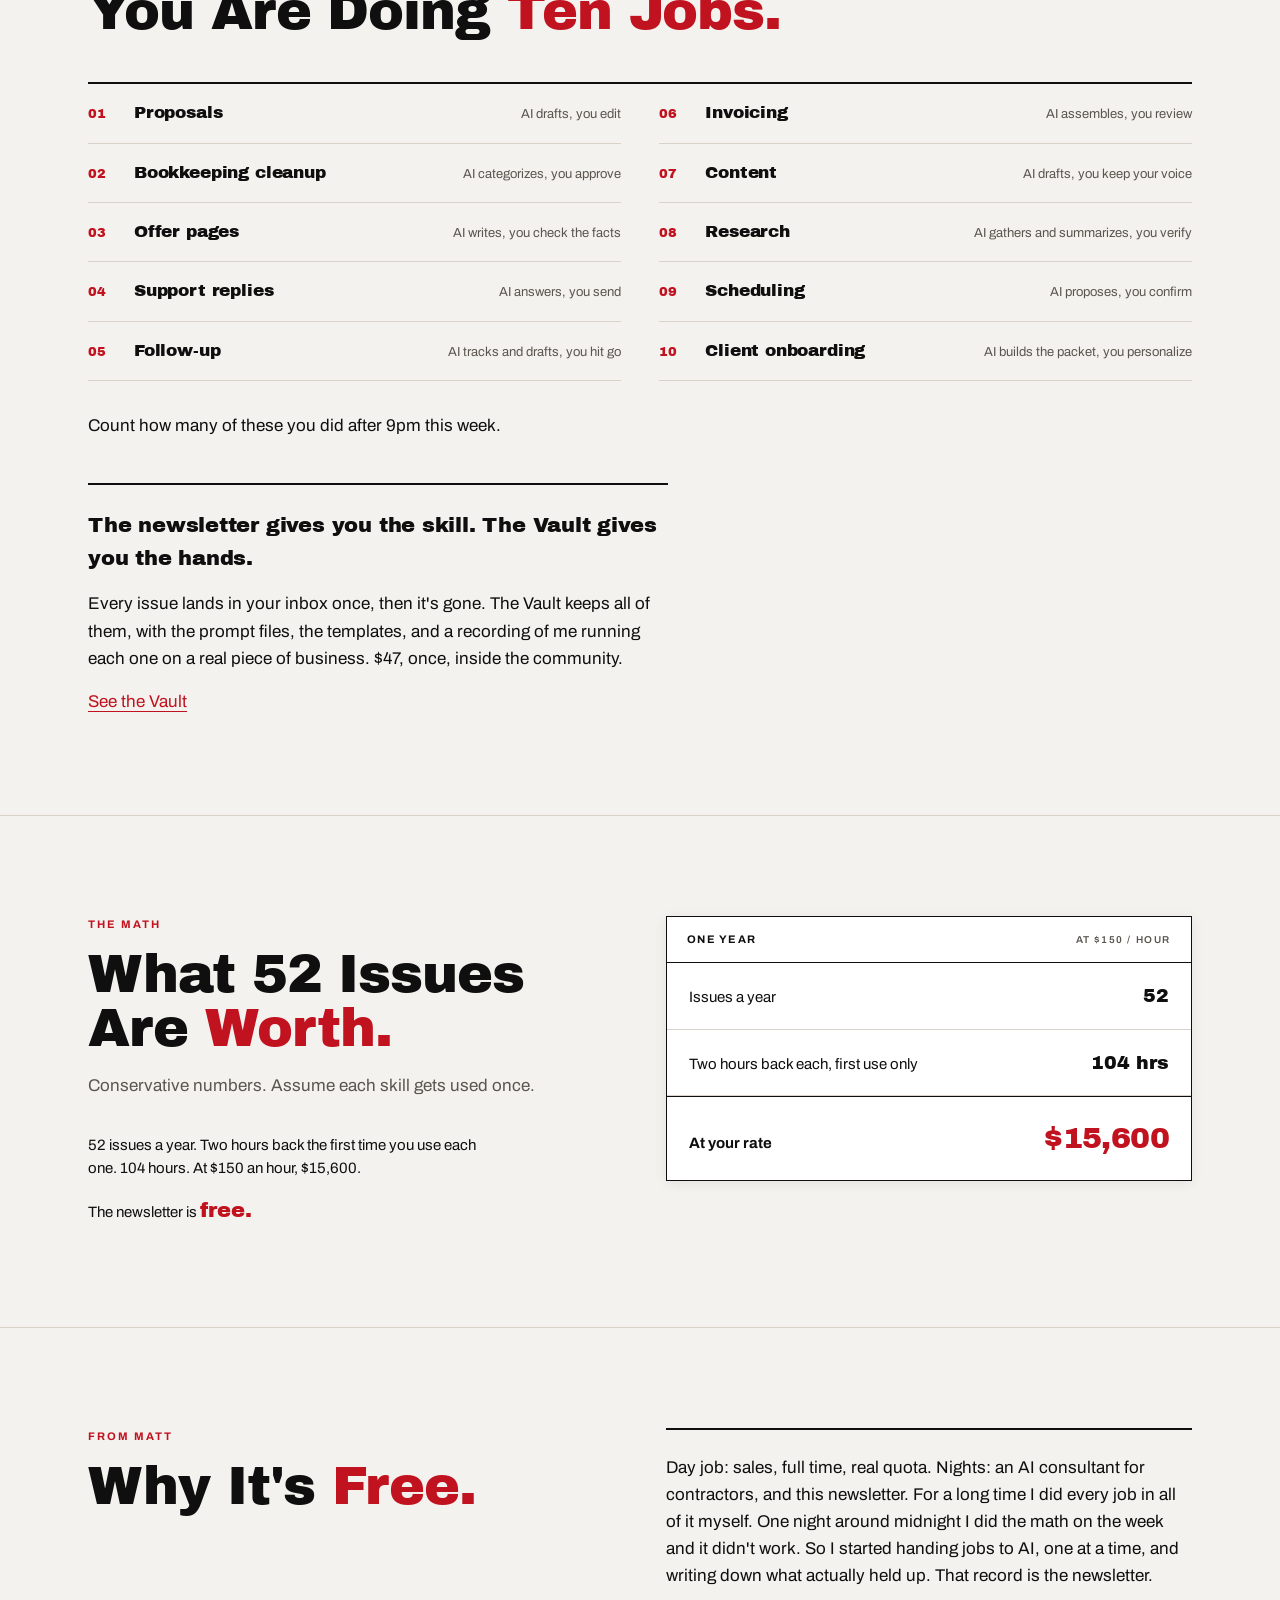
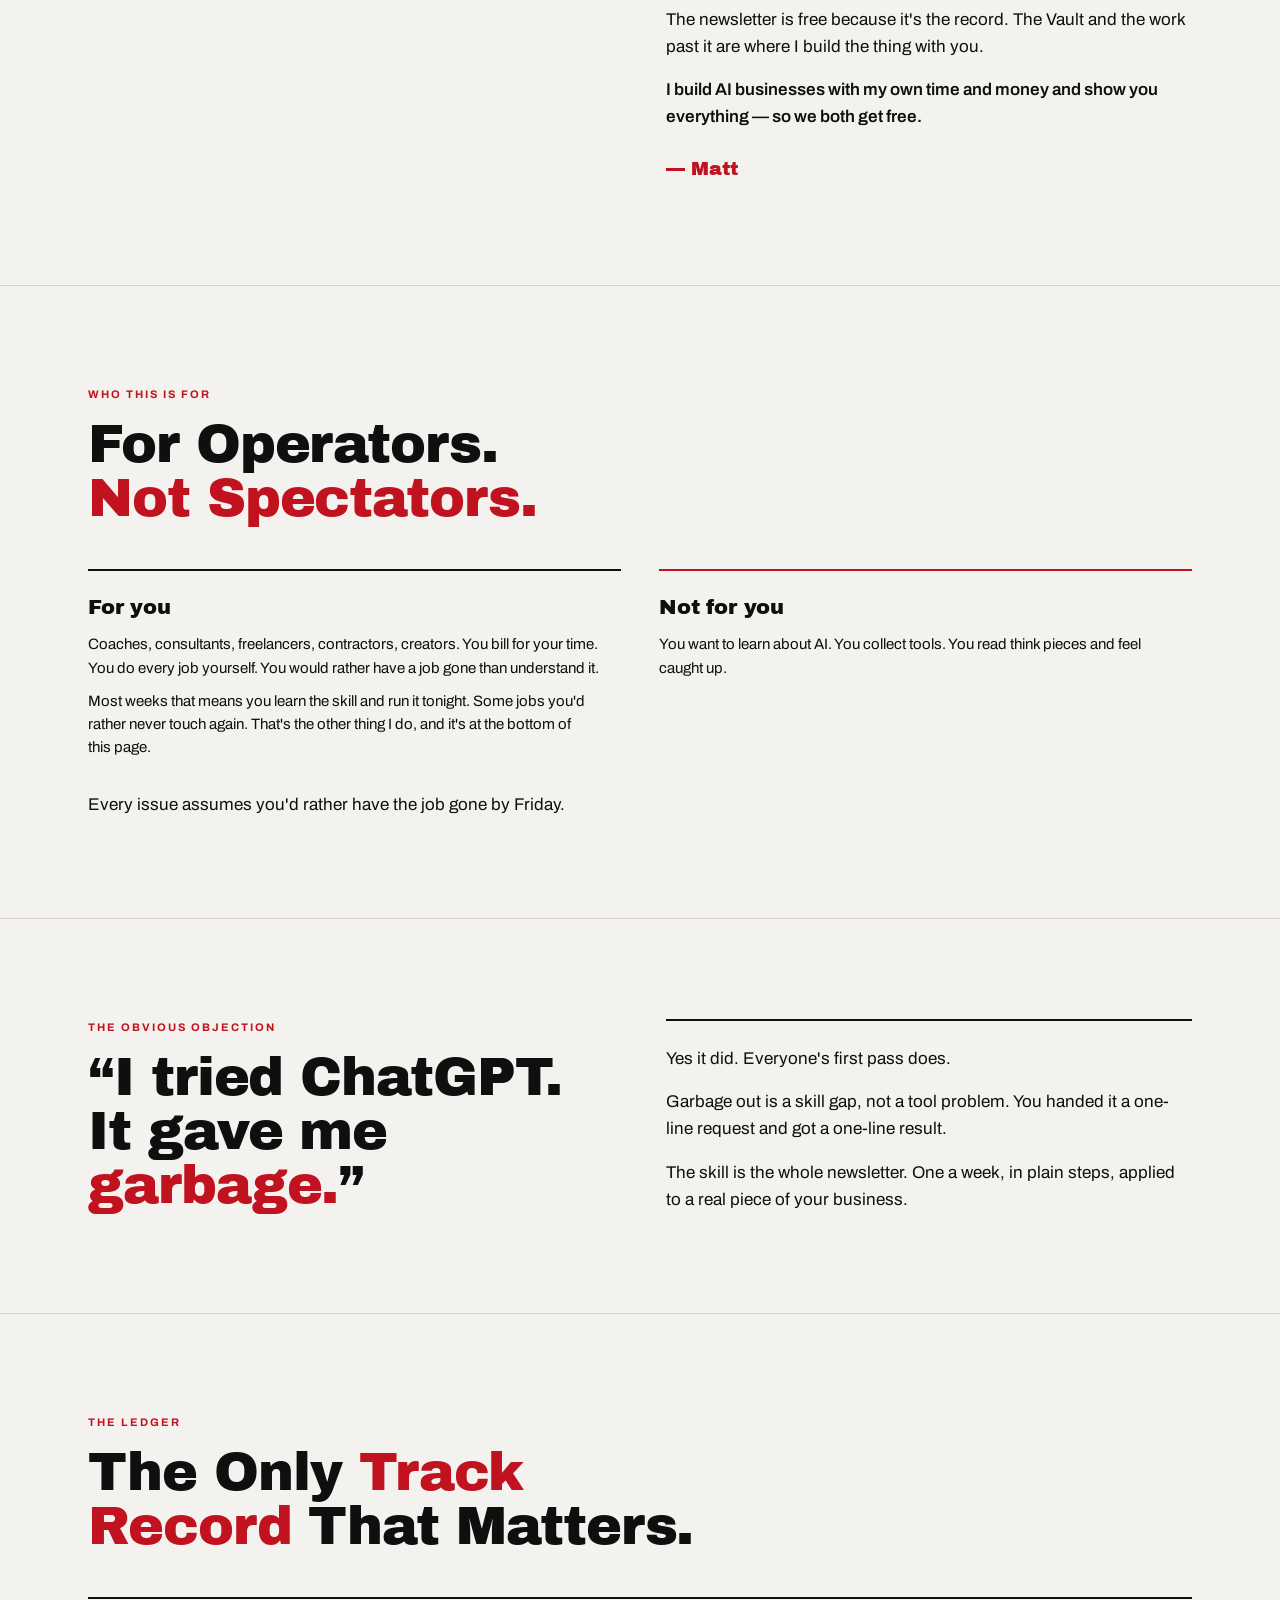
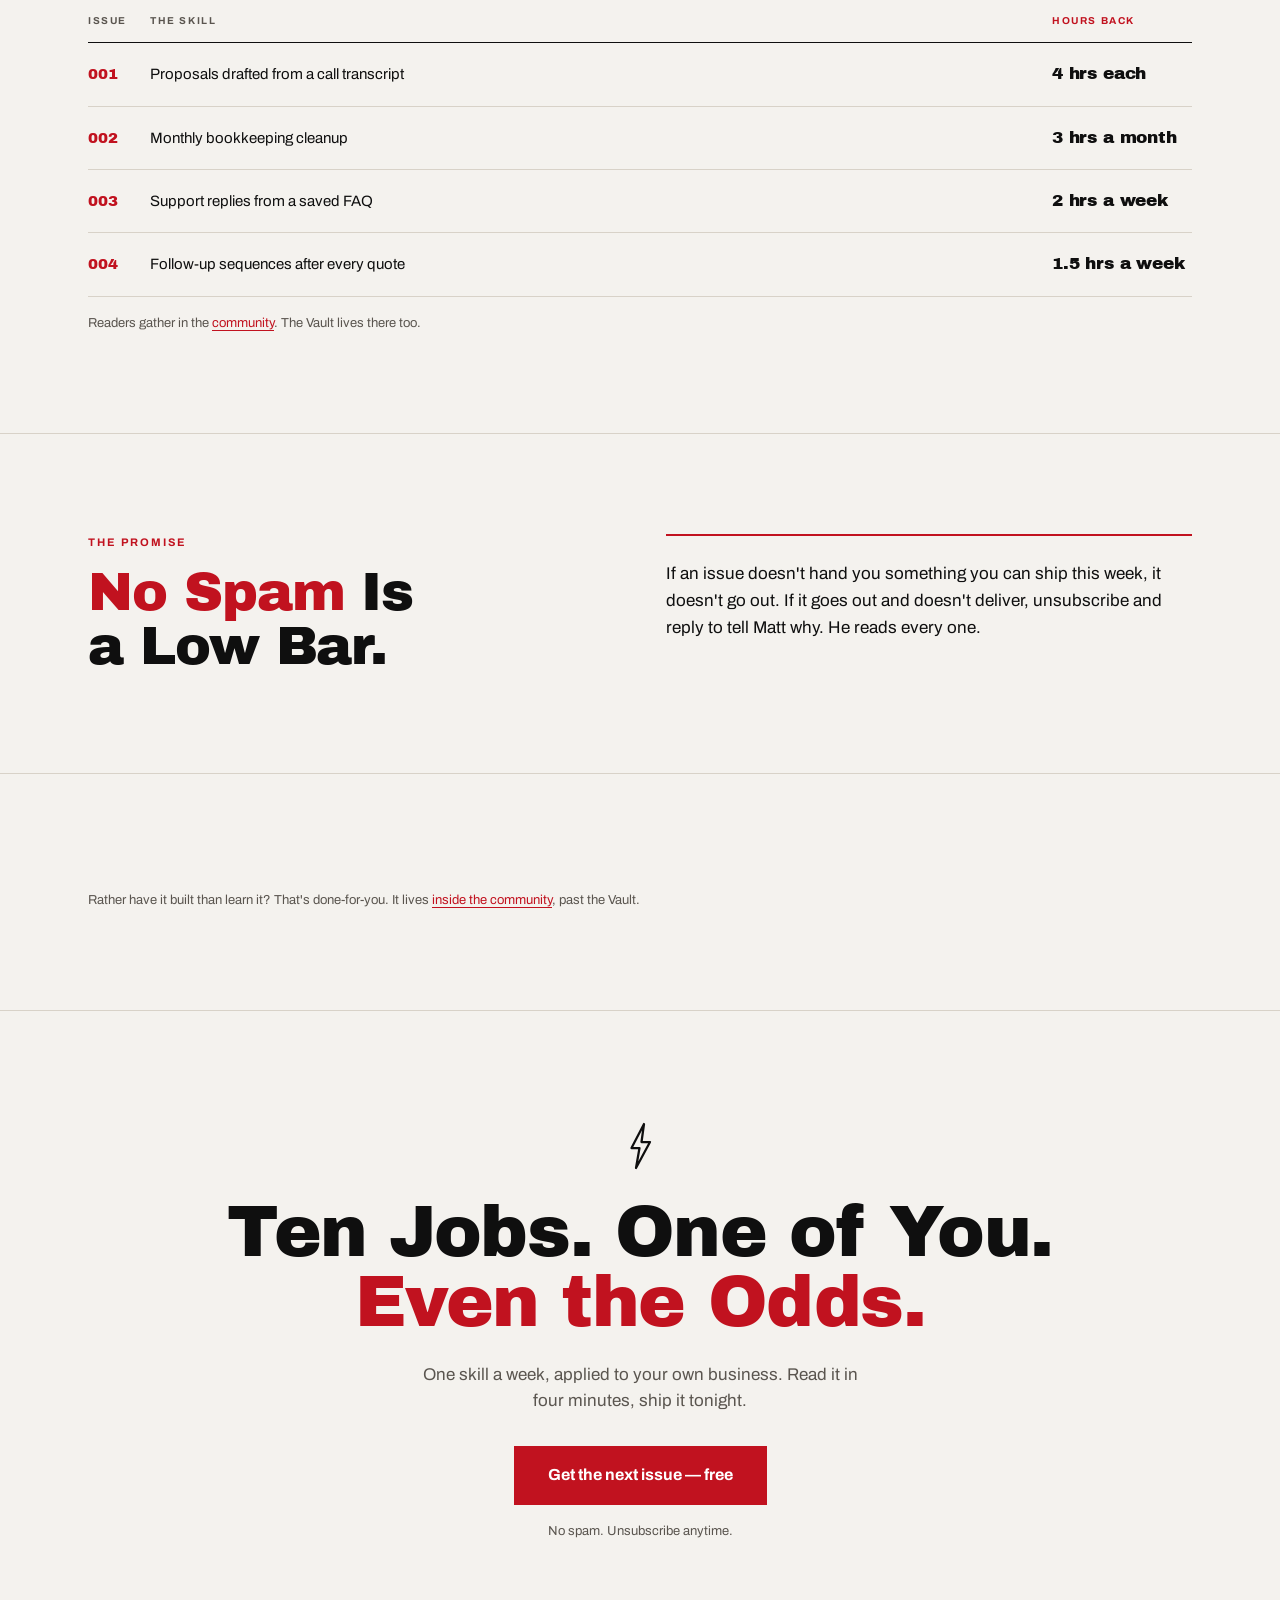
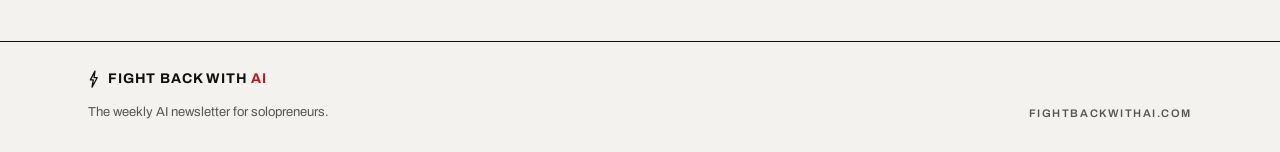
==== commit 246e24a6: "Point the page at the Vault and tighten the math Ten jobs: "Listings" becomes "Offer pages"; Researc" ====
--- a/index.html
+++ b/index.html
@@ -66,8 +66,8 @@
         <span class="display-sm">One Skill.<br><em>Off Your Plate.</em></span>
         <svg class="bolt bolt-md" viewBox="0 0 120 200" aria-hidden="true"><path d="M76 12 L26 108 L58 108 L44 188 L100 84 L66 84 Z" fill="none" stroke="currentColor" stroke-width="10" stroke-linejoin="round"/></svg>
       </div>
-      <div class="card-row"><span class="label">SKILL</span><span>Client proposals drafted by your AI assistant: the prompt stack, the edit pass, the send.</span></div>
-      <div class="card-row"><span class="label">WORTH</span><span><strong>Two hours back</strong> on every proposal you send.</span></div>
+      <div class="card-row"><span class="label">SKILL</span><span>Client proposals drafted from a call transcript: the prompt stack, the edit pass, the send.</span></div>
+      <div class="card-row"><span class="label">WORTH</span><span><strong>Four hours back</strong> on every proposal you send.</span></div>
       <div class="card-row"><span class="label">MOVE</span><span>Run your last real proposal through the stack tonight. Compare.</span></div>
       <div class="card-foot">
         <!-- Link to the sample issue -->
@@ -115,19 +115,26 @@
       <ol class="job-list">
         <li><span class="job-n">01</span><span class="job-t">Proposals</span><span class="job-note">AI drafts, you edit</span></li>
         <li><span class="job-n">02</span><span class="job-t">Bookkeeping cleanup</span><span class="job-note">AI categorizes, you approve</span></li>
-        <li><span class="job-n">03</span><span class="job-t">Listings</span><span class="job-note">AI writes, you check the facts</span></li>
+        <li><span class="job-n">03</span><span class="job-t">Offer pages</span><span class="job-note">AI writes, you check the facts</span></li>
         <li><span class="job-n">04</span><span class="job-t">Support replies</span><span class="job-note">AI answers, you send</span></li>
         <li><span class="job-n">05</span><span class="job-t">Follow-up</span><span class="job-note">AI tracks and drafts, you hit go</span></li>
       </ol>
       <ol class="job-list" start="6">
         <li><span class="job-n">06</span><span class="job-t">Invoicing</span><span class="job-note">AI assembles, you review</span></li>
         <li><span class="job-n">07</span><span class="job-t">Content</span><span class="job-note">AI drafts, you keep your voice</span></li>
-        <li><span class="job-n">08</span><span class="job-t">Research</span><span class="job-note">AI reads everything, you read the summary</span></li>
+        <li><span class="job-n">08</span><span class="job-t">Research</span><span class="job-note">AI gathers and summarizes, you verify</span></li>
         <li><span class="job-n">09</span><span class="job-t">Scheduling</span><span class="job-note">AI proposes, you confirm</span></li>
         <li><span class="job-n">10</span><span class="job-t">Client onboarding</span><span class="job-note">AI builds the packet, you personalize</span></li>
       </ol>
     </div>
     <p class="close reveal">Count how many of these you did after 9pm this week.</p>
+    <div class="cols">
+      <div class="note reveal">
+        <h3>The newsletter gives you the skill. The Vault gives you the hands.</h3>
+        <p>Every issue lands in your inbox once, then it's gone. The Vault keeps all of them, with the prompt files, the templates, and a recording of me running each one on a real piece of business. $47, once, inside the community.</p>
+        <p><a class="link-ul-red" href="https://www.skool.com/superhuman-9542" target="_blank" rel="noopener">See the Vault</a></p>
+      </div>
+    </div>
   </div>
 </section>
 
@@ -136,10 +143,10 @@
     <div class="reveal">
       <span class="eyebrow">The math</span>
       <h2>What 52 Issues Are <em>Worth.</em></h2>
-      <p class="sub">Conservative numbers. Assume half the skills never stick and the rest get used once.</p>
+      <p class="sub">Conservative numbers. Assume each skill gets used once.</p>
       <div class="math-copy">
-        <p>A VA for those hours: about $1,300. An agency retainer: $3,000 a month. A course covering the same ground: $997.</p>
-        <p>This: <span class="free">Free.</span></p>
+        <p>52 issues a year. Two hours back the first time you use each one. 104 hours. At $150 an hour, $15,600.</p>
+        <p>The newsletter is <span class="free">free.</span></p>
       </div>
     </div>
     <article class="card reveal">
@@ -148,9 +155,8 @@
         <span class="meta">AT $150 / HOUR</span>
       </div>
       <div class="math-row"><span>Issues a year</span><b>52</b></div>
-      <div class="math-row"><span>Half don't stick. Skills that do</span><b>26</b></div>
-      <div class="math-row"><span>Two hours back each, first use only</span><b>52 hrs</b></div>
-      <div class="math-row math-total"><span>At your rate</span><b class="total">$7,800</b></div>
+      <div class="math-row"><span>Two hours back each, first use only</span><b>104 hrs</b></div>
+      <div class="math-row math-total"><span>At your rate</span><b class="total">$15,600</b></div>
     </article>
   </div>
 </section>
@@ -163,6 +169,7 @@
     </div>
     <div class="note reveal">
       <p>Day job: sales, full time, real quota. Nights: an AI consultant for contractors, and this newsletter. For a long time I did every job in all of it myself. One night around midnight I did the math on the week and it didn't work. So I started handing jobs to AI, one at a time, and writing down what actually held up. That record is the newsletter.</p>
+      <p>The newsletter is free because it's the record. The Vault and the work past it are where I build the thing with you.</p>
       <p class="mission">I build AI businesses with my own time and money and show you everything — so we both get free.</p>
       <p class="sig">— Matt</p>
     </div>
@@ -179,6 +186,7 @@
       <div class="col reveal">
         <h3>For you</h3>
         <p>Coaches, consultants, freelancers, contractors, creators. You bill for your time. You do every job yourself. You would rather have a job gone than understand it.</p>
+        <p>Most weeks that means you learn the skill and run it tonight. Some jobs you'd rather never touch again. That's the other thing I do, and it's at the bottom of this page.</p>
       </div>
       <div class="col col-red reveal" style="transition-delay:.08s">
         <h3>Not for you</h3>
@@ -217,7 +225,7 @@
       <div class="ledger-row"><span class="ledger-n">003</span><span>Support replies from a saved FAQ</span><b>2 hrs a week</b></div>
       <div class="ledger-row"><span class="ledger-n">004</span><span>Follow-up sequences after every quote</span><b>1.5 hrs a week</b></div>
     </div>
-    <p class="fine reveal">Past issues are archived in our <a class="link-ul-red" href="https://www.skool.com/superhuman-9542" target="_blank" rel="noopener">online community</a>.</p>
+    <p class="fine reveal">Readers gather in the <a class="link-ul-red" href="https://www.skool.com/superhuman-9542" target="_blank" rel="noopener">community</a>. The Vault lives there too.</p>
   </div>
 </section>
 
@@ -230,6 +238,12 @@
     <div class="note note-red reveal">
       <p>If an issue doesn't hand you something you can ship this week, it doesn't go out. If it goes out and doesn't deliver, unsubscribe and reply to tell Matt why. He reads every one.</p>
     </div>
+  </div>
+</section>
+
+<section class="rule">
+  <div class="wrap">
+    <p class="fine reveal">Rather have it built than learn it? That's done-for-you. It lives <a class="link-ul-red" href="https://www.skool.com/superhuman-9542" target="_blank" rel="noopener">inside the community</a>, past the Vault.</p>
   </div>
 </section>
 
--- a/styles.css
+++ b/styles.css
@@ -27,7 +27,7 @@
 .wrap { max-width: var(--wrap); margin: 0 auto; padding-left: var(--gutter); padding-right: var(--gutter); }
 
 /* Type */
-h1 { font-family: var(--display); font-weight: 400; font-size: clamp(52px, 7.2vw, 104px); line-height: .96; letter-spacing: -.025em; text-wrap: balance; }
+h1 { font-family: var(--display); font-weight: 400; font-size: clamp(52px, min(7.2vw, 15.5cqi), 104px); line-height: .96; letter-spacing: -.025em; text-wrap: balance; }
 h2 { font-family: var(--display); font-weight: 400; font-size: clamp(34px, 4.4vw, 54px); line-height: 1; letter-spacing: -.02em; margin-top: 14px; text-wrap: balance; }
 h3 { font-family: var(--display); font-weight: 400; font-size: 21px; letter-spacing: -.01em; }
 .eyebrow { display: block; font-weight: 700; font-size: 11px; letter-spacing: .18em; text-transform: uppercase; color: var(--red); }
@@ -67,8 +67,11 @@
 .nav-inner { display: flex; align-items: center; justify-content: space-between; gap: 20px; padding-top: 34px; }
 
 /* Hero */
-.hero { display: grid; grid-template-columns: repeat(auto-fit, minmax(340px, 1fr)); gap: clamp(40px, 6vw, 80px); align-items: center; padding-top: 64px; padding-bottom: 90px; }
-.hero-copy { min-width: 0; }
+.hero { display: grid; grid-template-columns: repeat(auto-fit, minmax(min(340px, 100%), 1fr)); gap: clamp(40px, 6vw, 80px); align-items: center; padding-top: 64px; padding-bottom: 90px; }
+/* Container for the h1: the copy column stops growing once .wrap hits its
+   1200px cap, so the headline must be sized against the column, not the
+   viewport, or it outgrows it and breaks the <br> lines apart. */
+.hero-copy { min-width: 0; container-type: inline-size; }
 .signup { margin-top: 34px; max-width: 560px; }
 .signup-row { display: flex; flex-wrap: wrap; border: 1px solid var(--red); background: var(--white); box-shadow: 0 2px 10px rgba(15,15,15,.07); }
 .email { flex: 1; min-width: 200px; font-family: var(--sans); font-size: 16px; color: var(--ink); background: var(--white); border: 0; padding: 16px 18px; outline: none; }
@@ -77,6 +80,17 @@
 .signup-msg { margin-top: 14px; font-size: 14px; font-weight: 700; color: var(--ink); }
 .signup-msg.is-error { color: var(--red); }
 .btn[disabled] { opacity: .6; cursor: default; }
+
+/* The field and button need about 390px to sit side by side. Below that the
+   button would wrap to a short second line, so stack them full-width instead.
+   Keyed to the form's own width, so it holds on narrow phones and on the
+   ~810-935px band where the two-column hero squeezes this column. */
+.signup { container-type: inline-size; }
+@container (max-width: 400px) {
+  .signup-row { flex-direction: column; }
+  .email { min-width: 0; }
+  .signup-row .btn { justify-content: center; }
+}
 .this-week { border-top: 1px solid var(--rule); margin-top: 44px; padding-top: 22px; max-width: 560px; }
 .teaser { font-style: italic; font-size: 16px; line-height: 1.5; margin-top: 8px; text-wrap: pretty; }
 .hero-card { display: flex; justify-content: center; }
@@ -152,4 +166,9 @@
   .ledger-head { display: none; }
   .ledger-row { grid-template-columns: 48px minmax(0, 1fr); }
   .ledger-row b { grid-column: 2; }
+  /* The button cannot sit beside the field at this width, so stack them
+     full-width rather than let it wrap to a short second line. */
+  .signup-row { flex-direction: column; }
+  .email { min-width: 0; }
+  .signup-row .btn { justify-content: center; }
 }
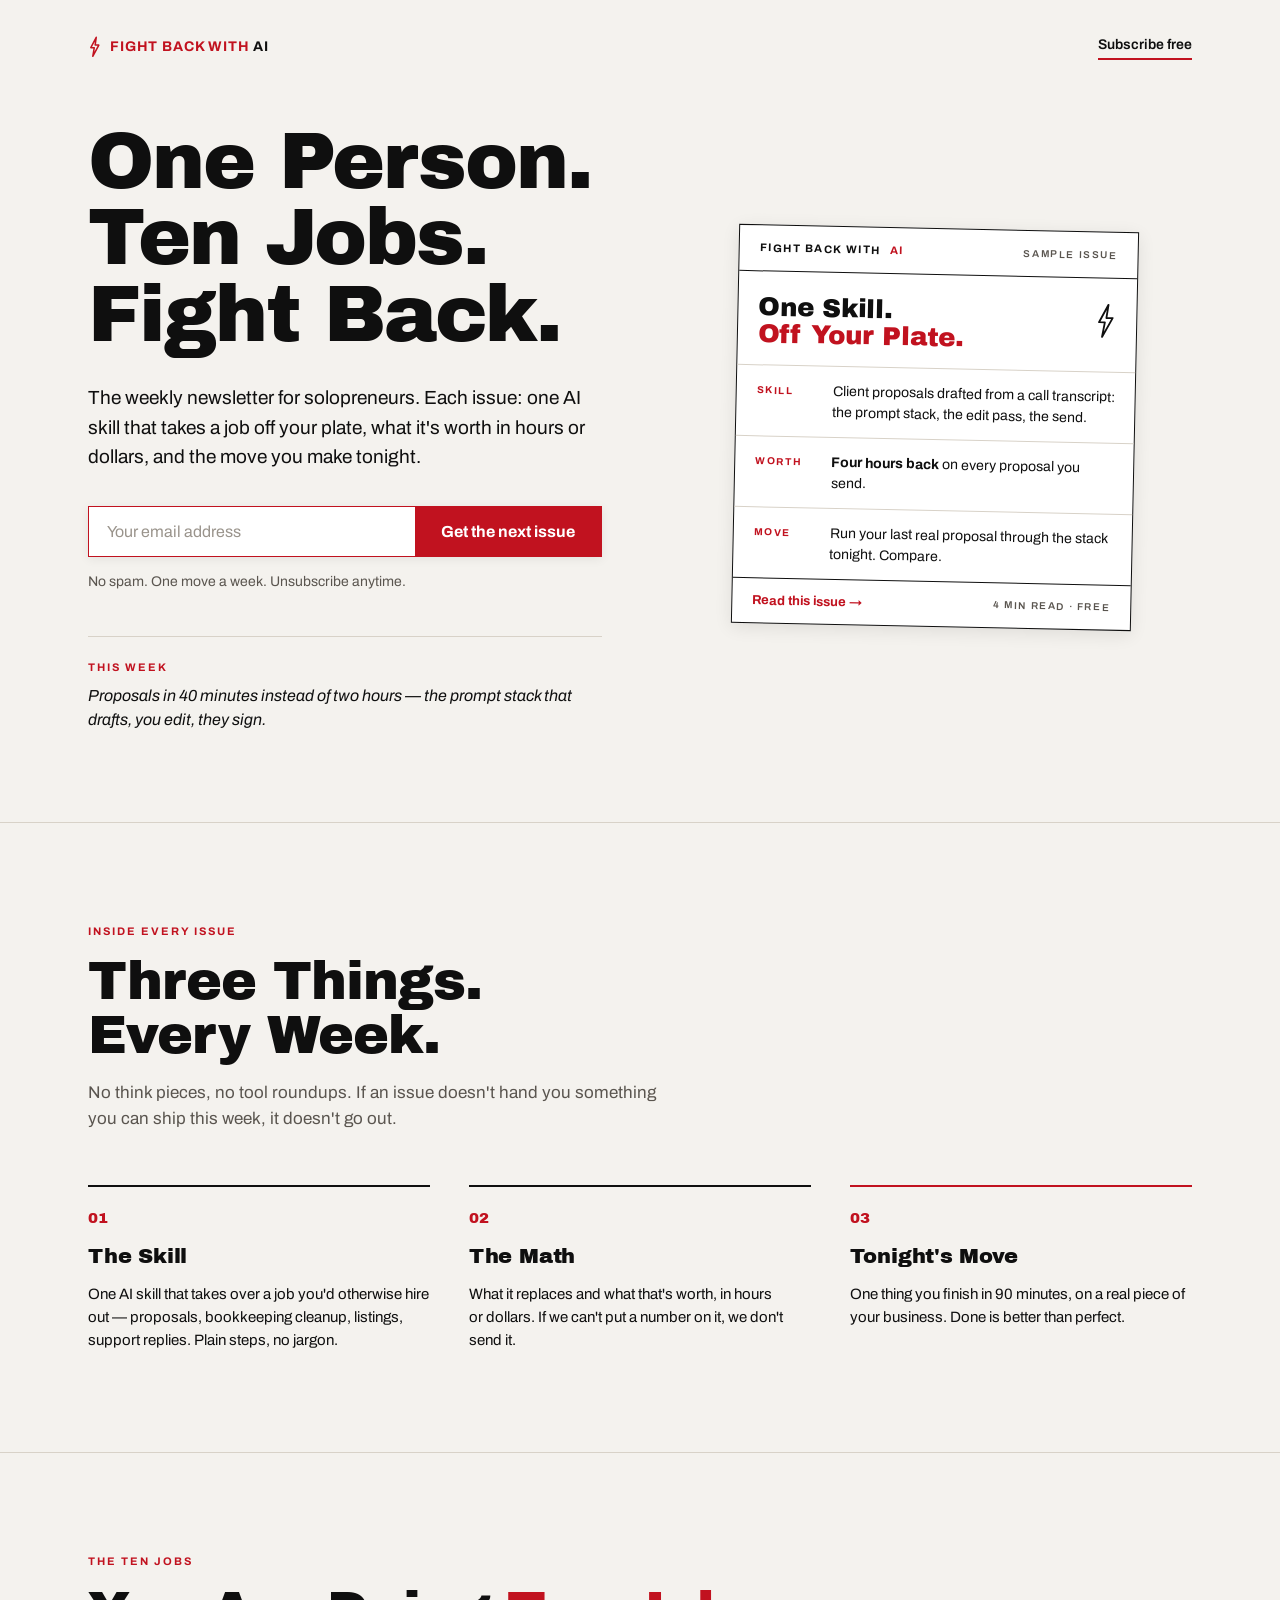
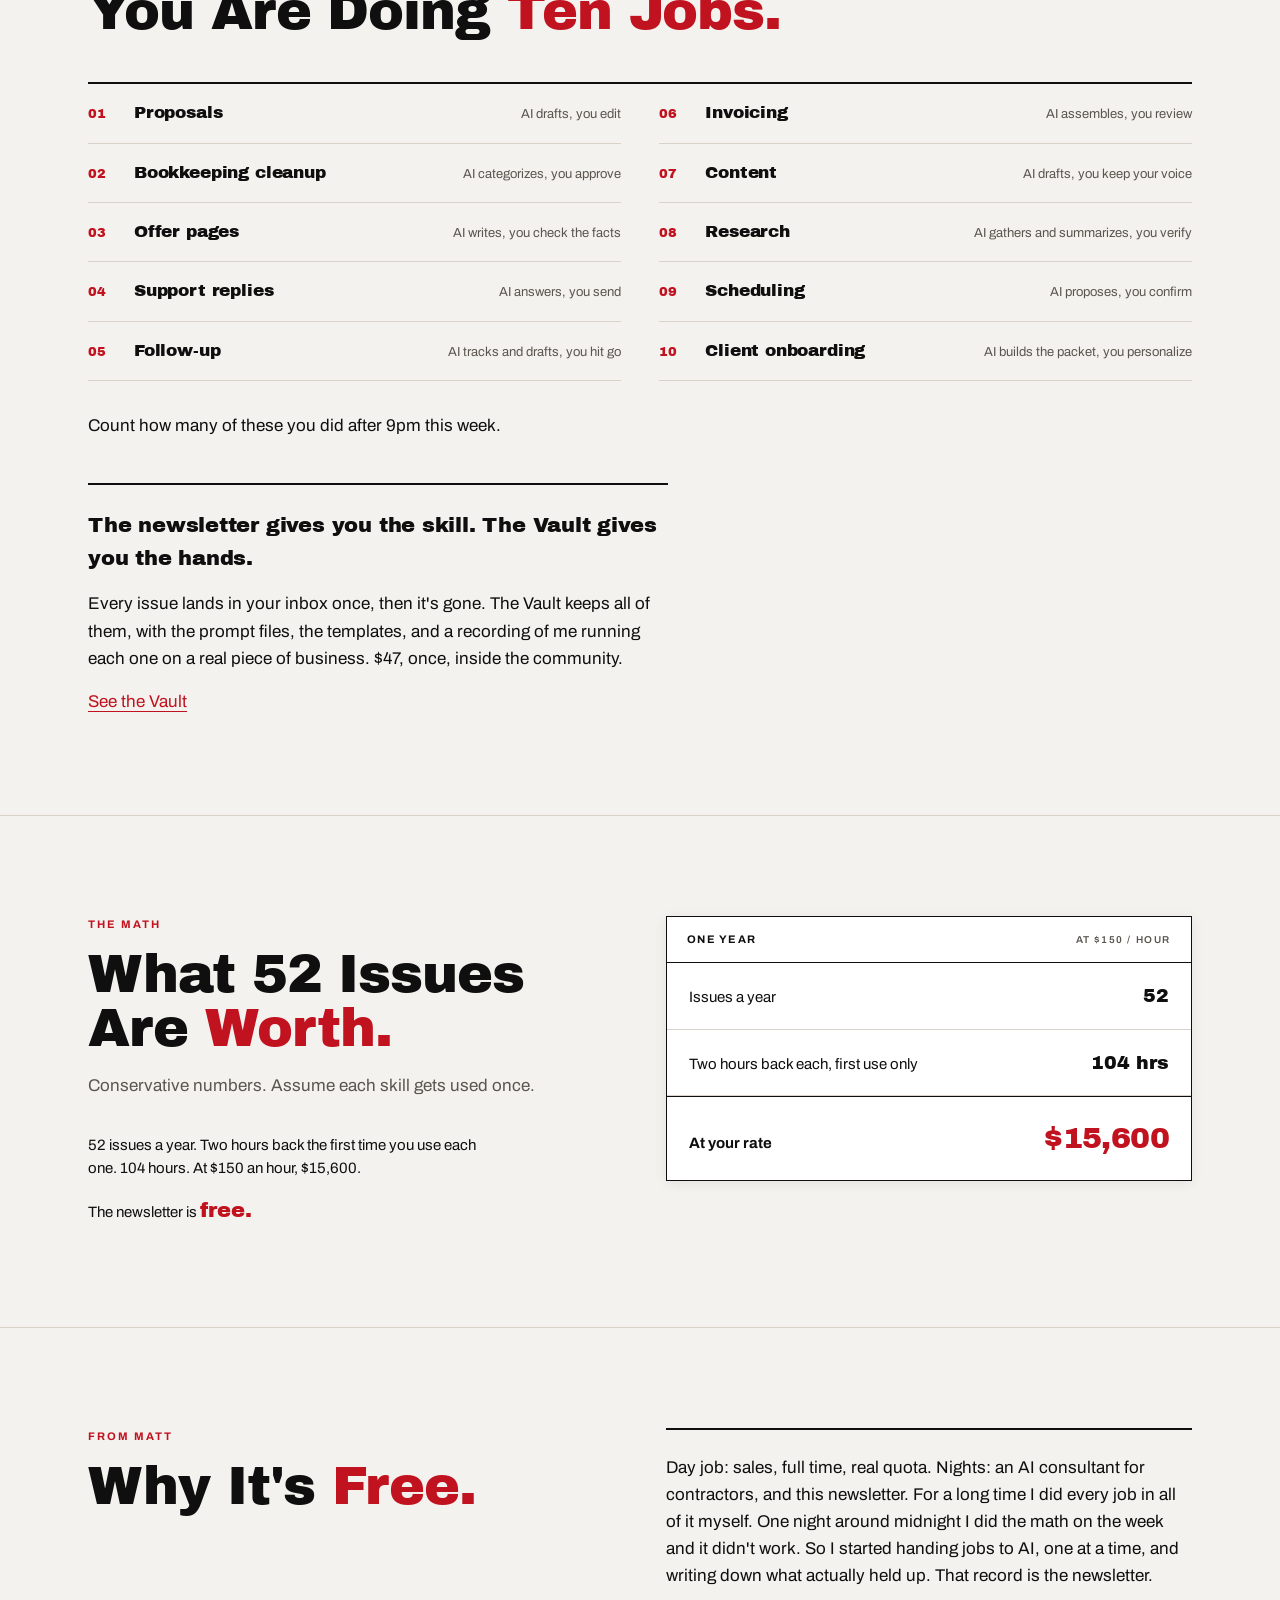
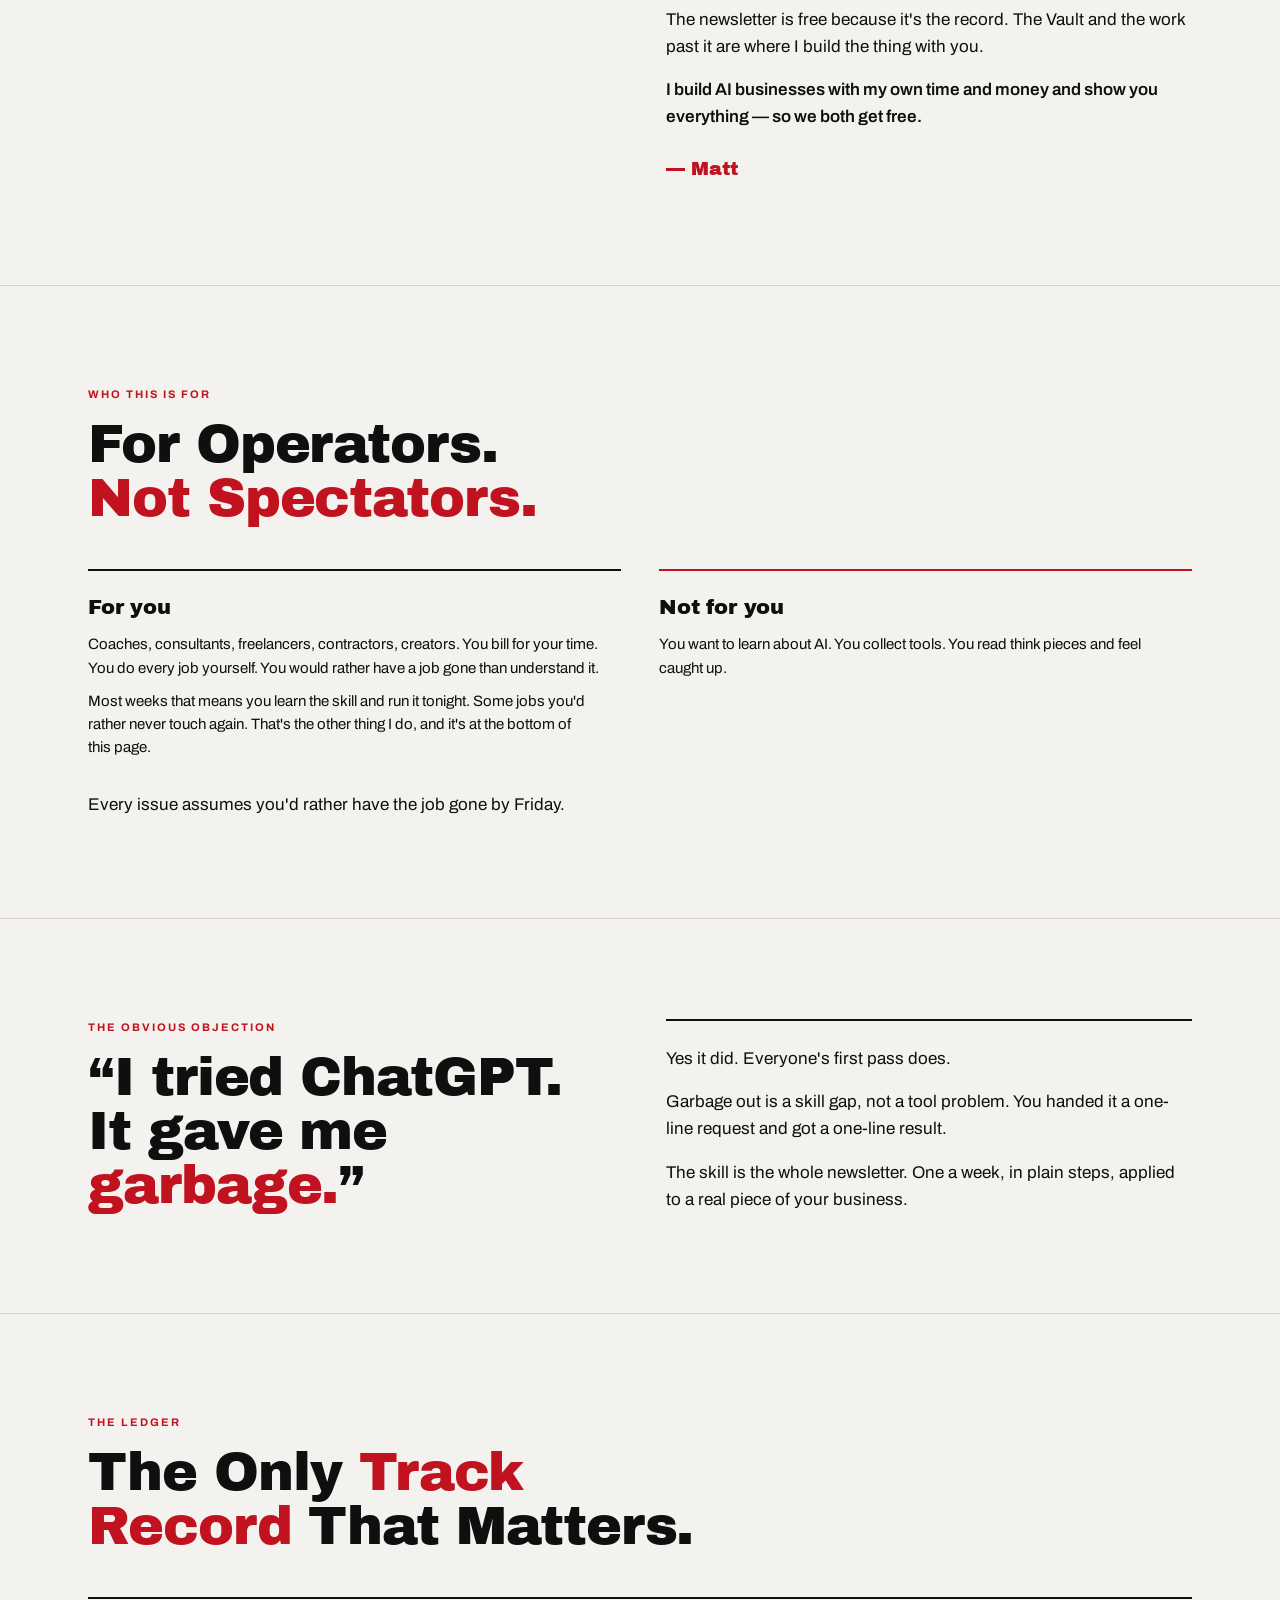
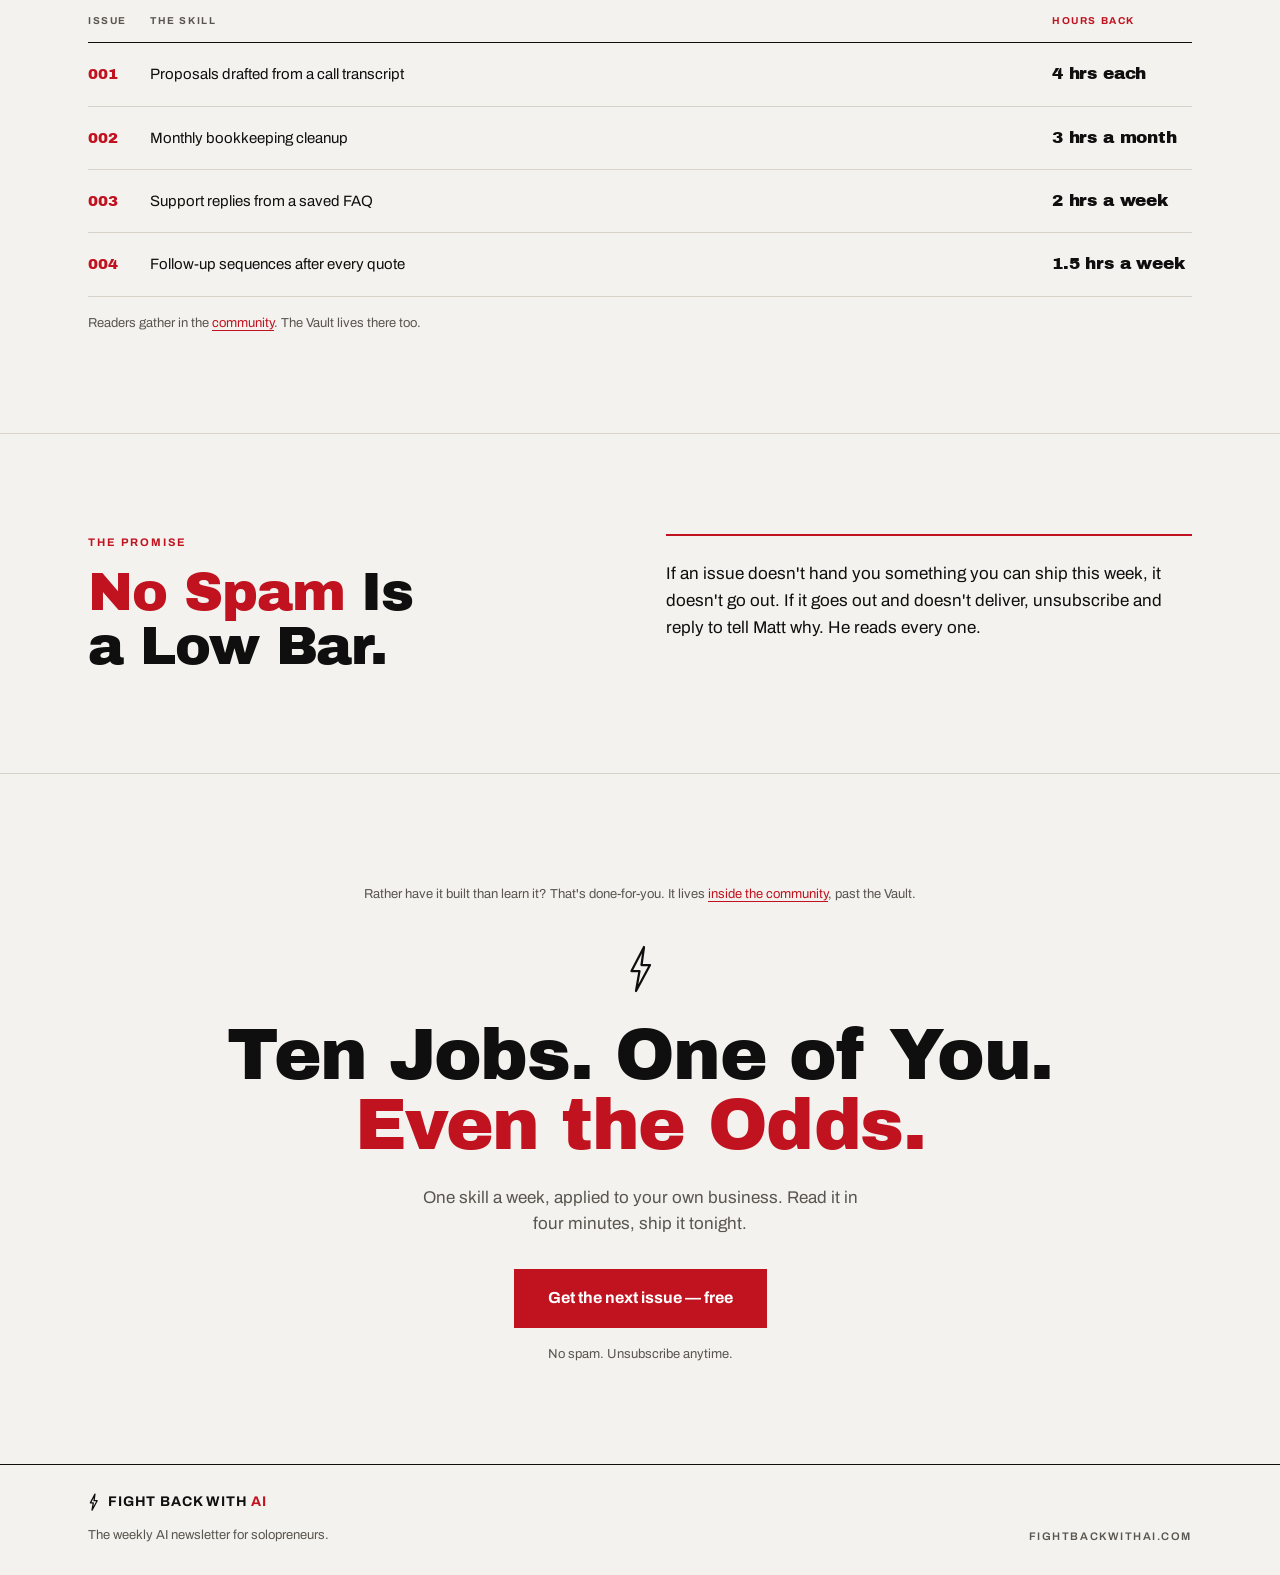
==== commit 68bdff45: "Fold the done-for-you line into the closing CTA It had its own section, so it inherited the page's 1" ====
--- a/index.html
+++ b/index.html
@@ -241,14 +241,9 @@
   </div>
 </section>
 
-<section class="rule">
-  <div class="wrap">
-    <p class="fine reveal">Rather have it built than learn it? That's done-for-you. It lives <a class="link-ul-red" href="https://www.skool.com/superhuman-9542" target="_blank" rel="noopener">inside the community</a>, past the Vault.</p>
-  </div>
-</section>
-
 <section class="rule cta">
   <div class="wrap cta-inner">
+    <p class="fine reveal">Rather have it built than learn it? That's done-for-you. It lives <a class="link-ul-red" href="https://www.skool.com/superhuman-9542" target="_blank" rel="noopener">inside the community</a>, past the Vault.</p>
     <svg class="bolt bolt-lg reveal" viewBox="0 0 120 200" aria-hidden="true"><path d="M76 12 L26 108 L58 108 L44 188 L100 84 L66 84 Z" fill="none" stroke="currentColor" stroke-width="9" stroke-linejoin="round"/></svg>
     <h2 class="reveal">Ten Jobs. One of You.<br><em>Even the Odds.</em></h2>
     <p class="sub reveal">One skill a week, applied to your own business. Read it in four minutes, ship it tonight.</p>
--- a/styles.css
+++ b/styles.css
@@ -145,6 +145,7 @@
 .cta-inner { display: flex; flex-direction: column; align-items: center; text-align: center; }
 .cta h2 { font-size: clamp(40px, 5.6vw, 76px); line-height: .98; margin-top: 0; }
 .cta .sub { max-width: 46ch; margin: 24px 0 32px; }
+.cta-inner > .fine:first-child { margin: 0 0 40px; }
 
 /* Footer */
 .footer { border-top: 1px solid var(--ink); padding: 26px 0 30px; }
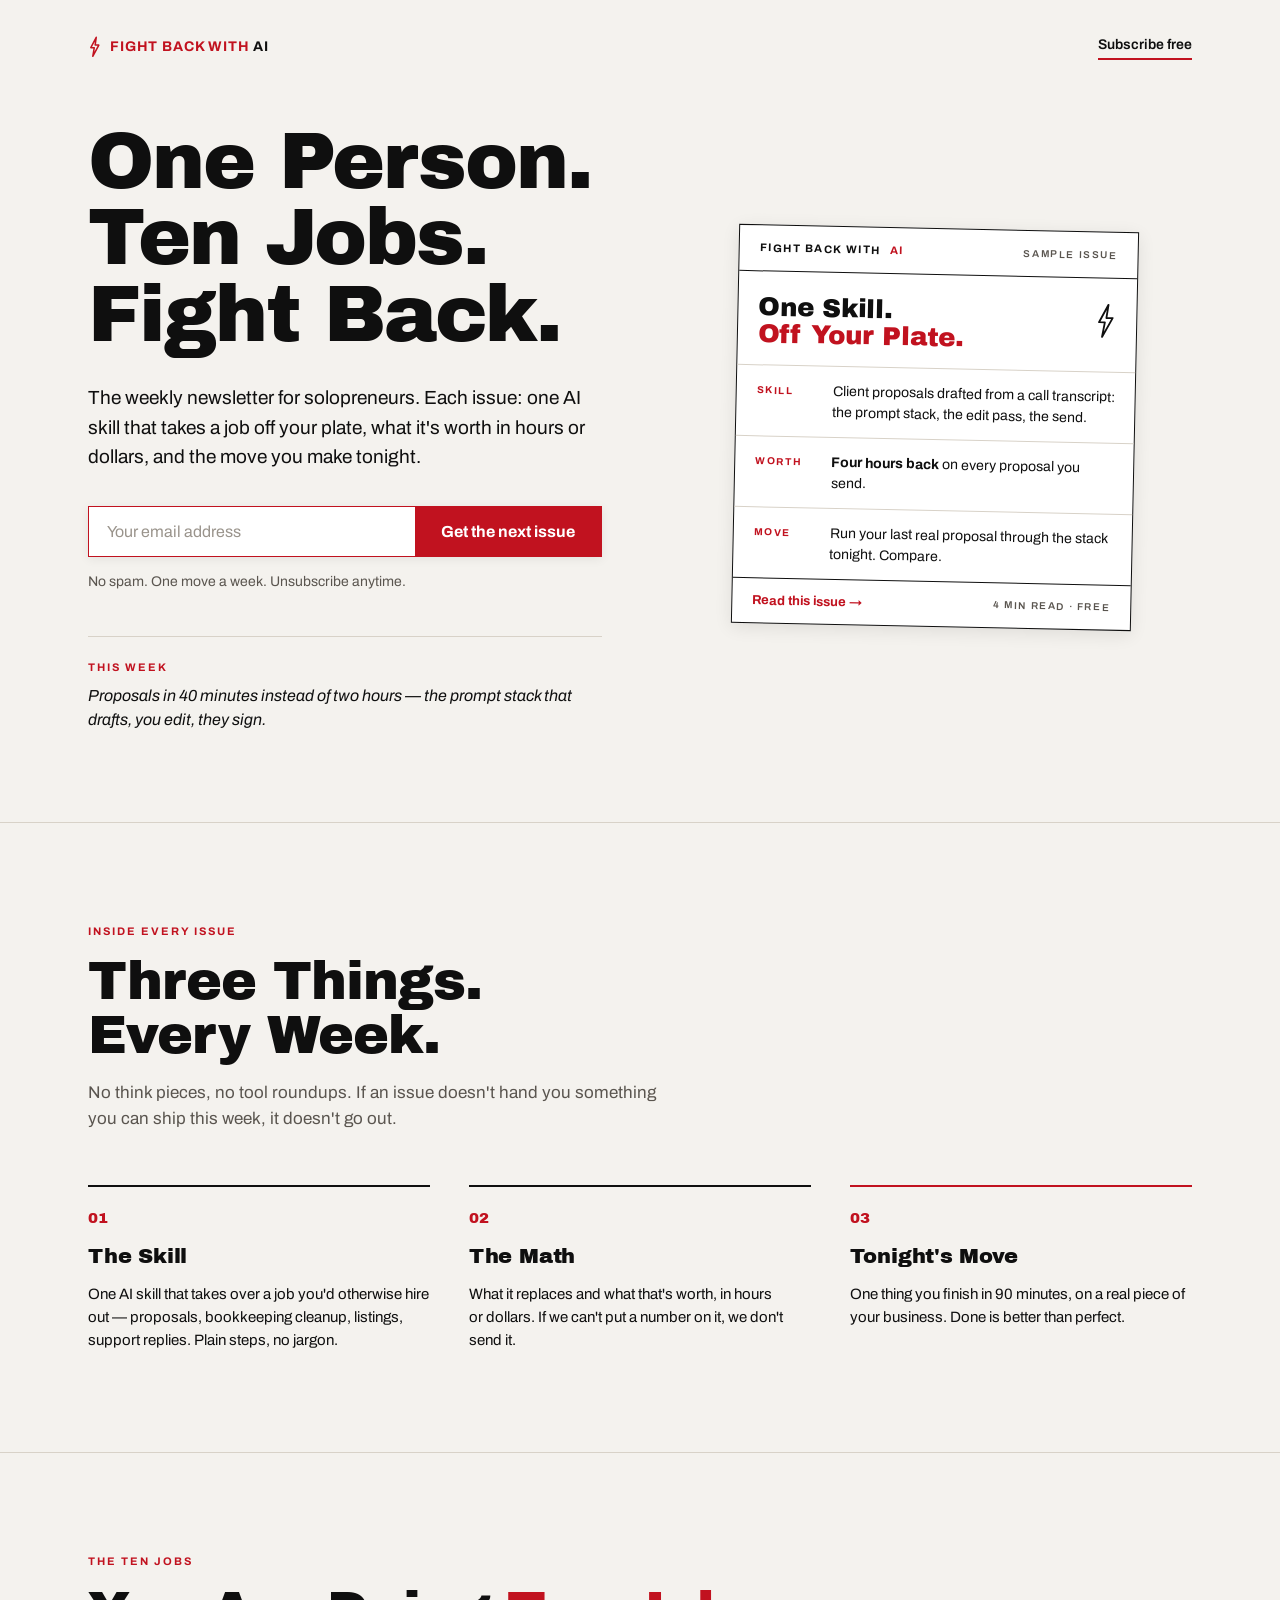
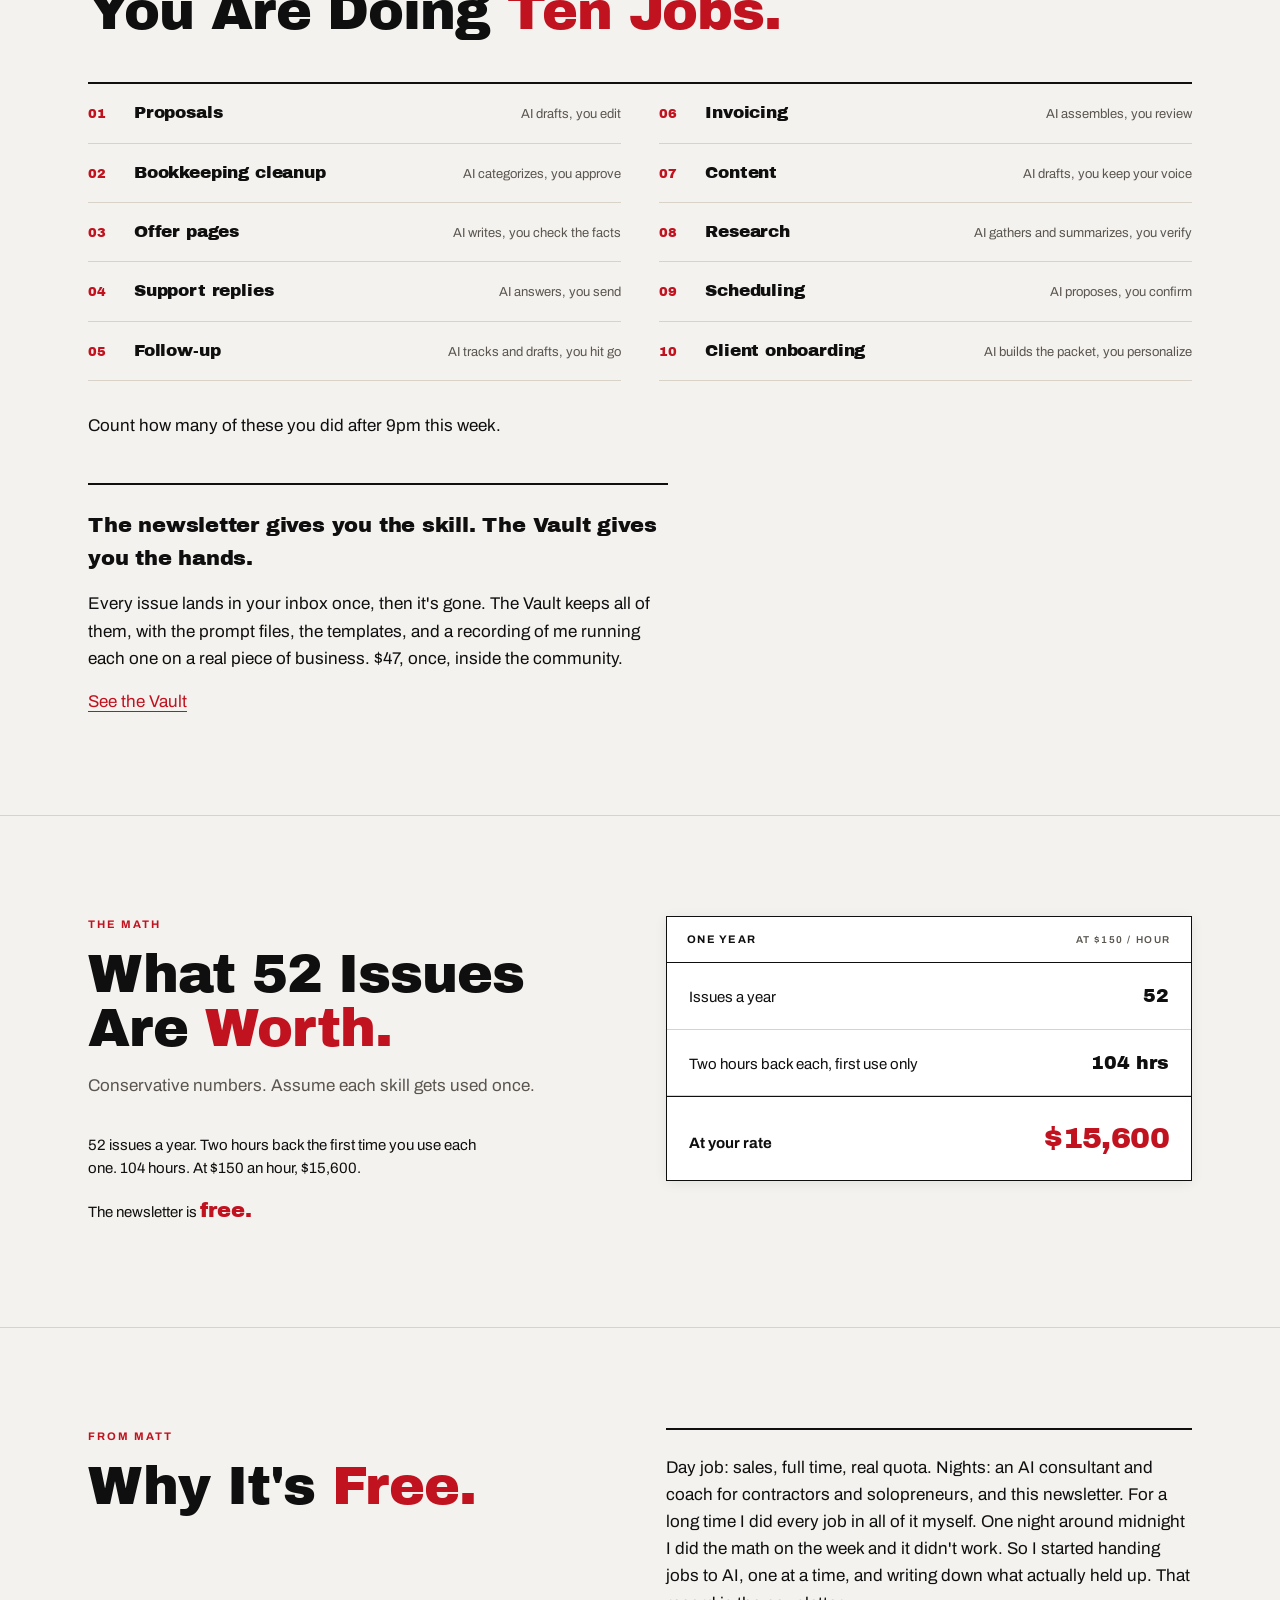
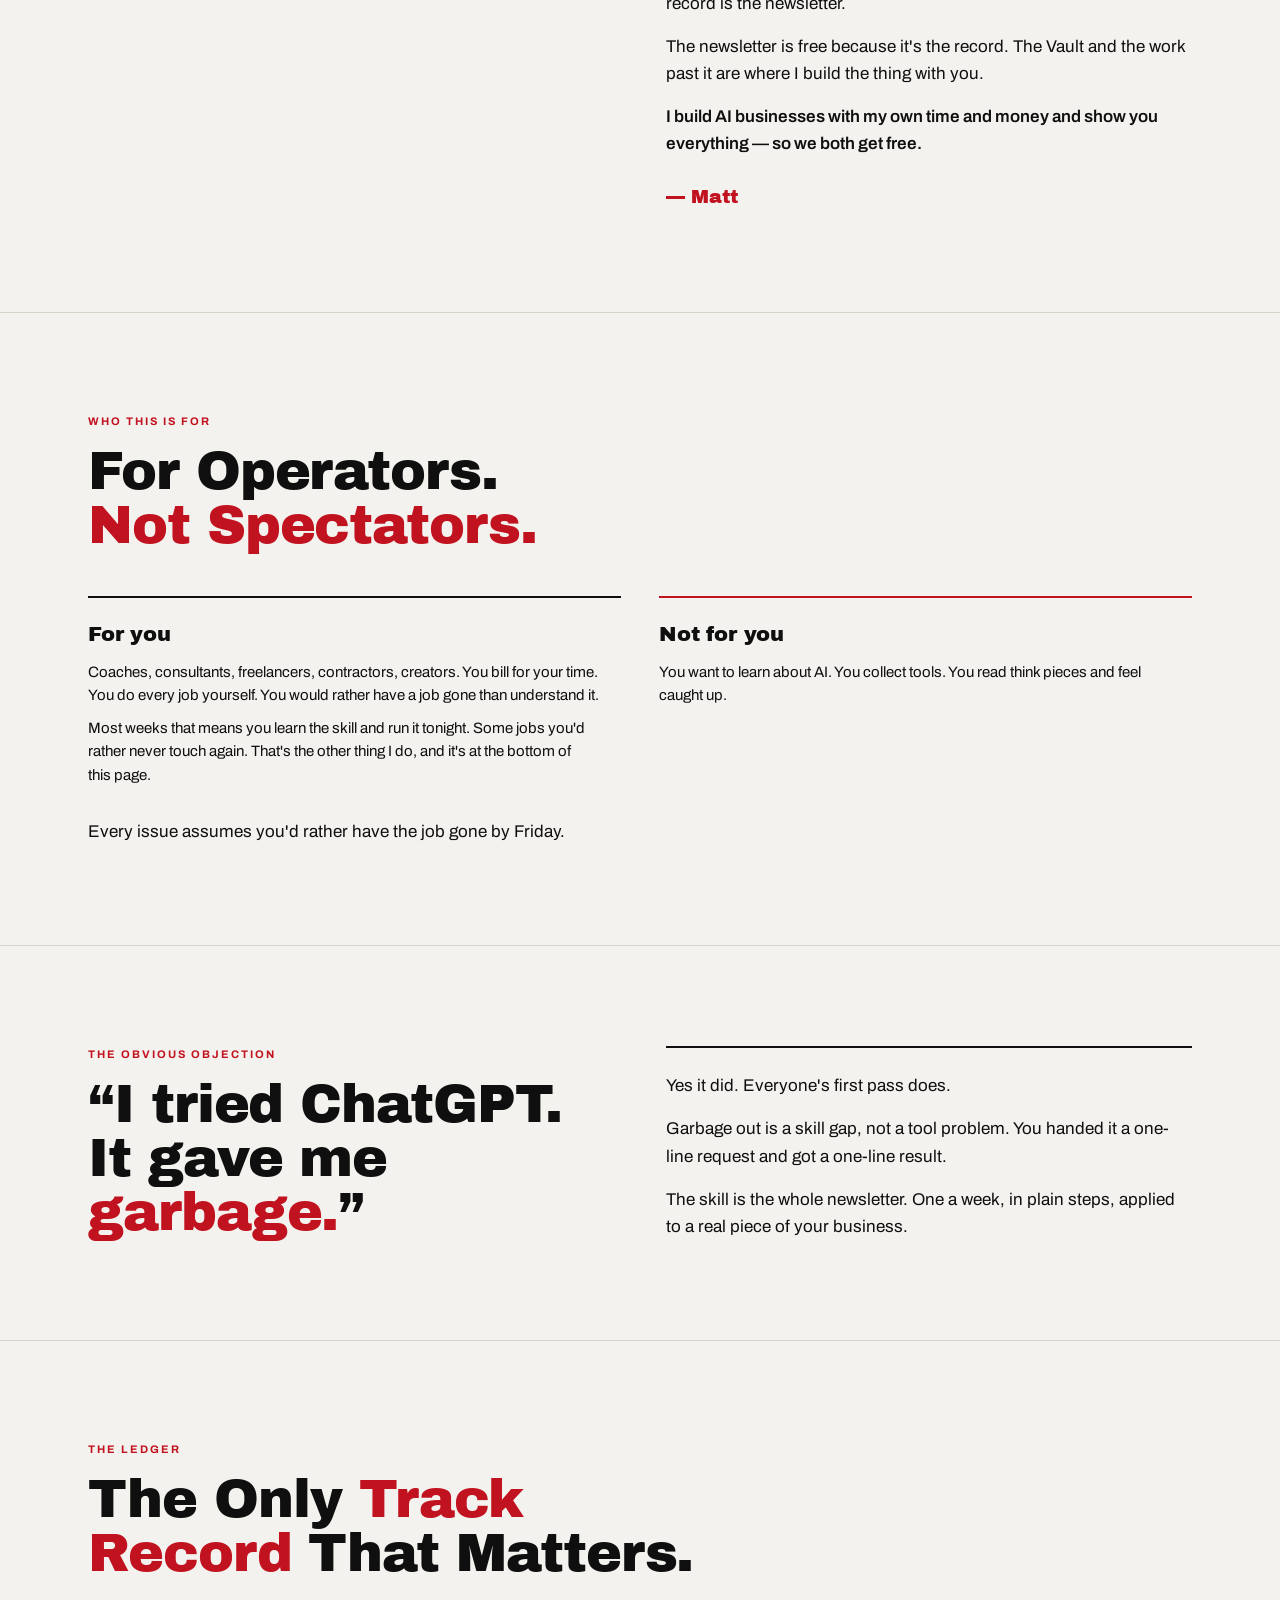
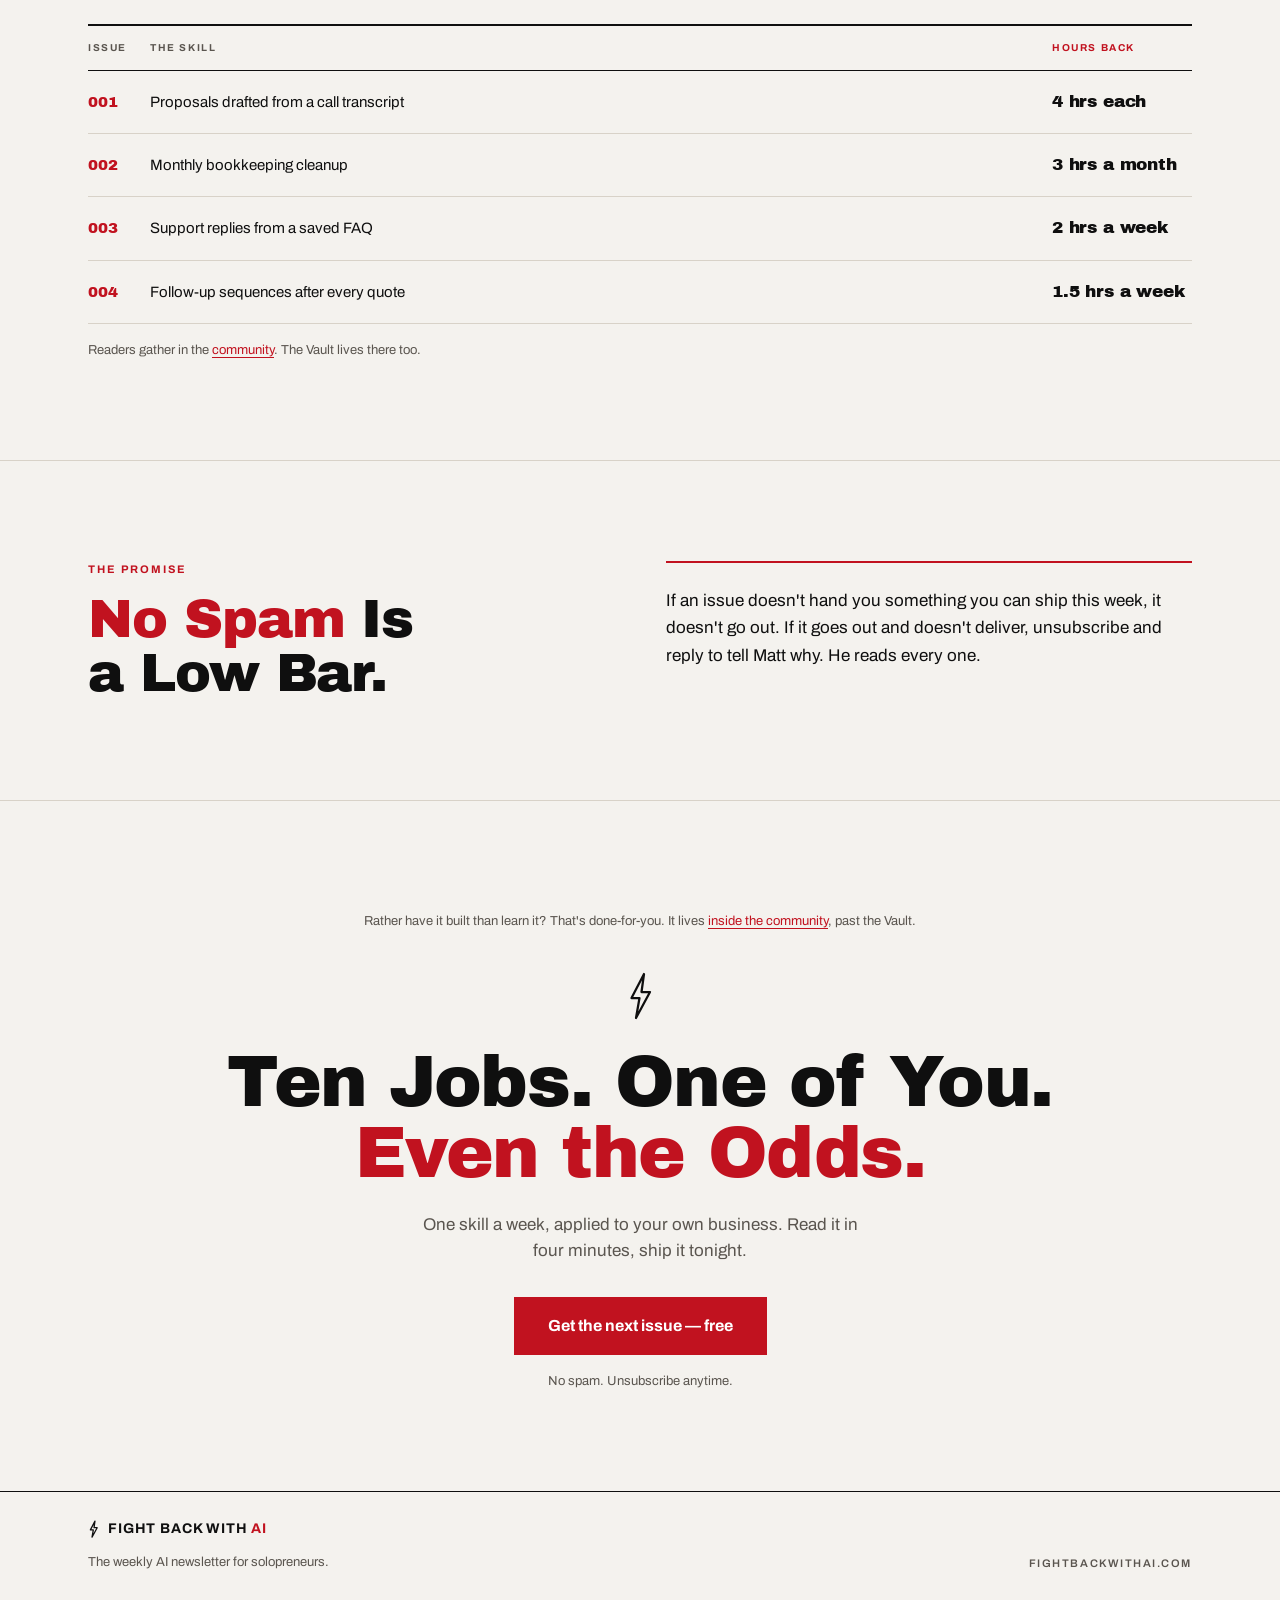
==== commit 54ff5bc4: "Widen the Why It's Free bio to coaching and solopreneurs Co-Authored-By: Claude Opus 5 (1M context) " ====
--- a/index.html
+++ b/index.html
@@ -15,6 +15,10 @@
 <meta name="twitter:card" content="summary_large_image">
 <meta name="twitter:image" content="/og-image.png">
 <meta name="theme-color" content="#f4f2ee">
+<link rel="icon" href="/favicon.ico" sizes="any">
+<link rel="icon" type="image/png" sizes="32x32" href="/favicon-32.png">
+<link rel="icon" type="image/png" sizes="16x16" href="/favicon-16.png">
+<link rel="apple-touch-icon" href="/apple-touch-icon.png">
 <link rel="preconnect" href="https://fonts.googleapis.com">
 <link rel="preconnect" href="https://fonts.gstatic.com" crossorigin>
 <link href="https://fonts.googleapis.com/css2?family=Archivo:ital,wght@0,400;0,500;0,600;0,700;1,400;1,600&family=Archivo+Black&display=swap" rel="stylesheet">
@@ -168,7 +172,7 @@
       <h2>Why It's <em>Free.</em></h2>
     </div>
     <div class="note reveal">
-      <p>Day job: sales, full time, real quota. Nights: an AI consultant for contractors, and this newsletter. For a long time I did every job in all of it myself. One night around midnight I did the math on the week and it didn't work. So I started handing jobs to AI, one at a time, and writing down what actually held up. That record is the newsletter.</p>
+      <p>Day job: sales, full time, real quota. Nights: an AI consultant and coach for contractors and solopreneurs, and this newsletter. For a long time I did every job in all of it myself. One night around midnight I did the math on the week and it didn't work. So I started handing jobs to AI, one at a time, and writing down what actually held up. That record is the newsletter.</p>
       <p>The newsletter is free because it's the record. The Vault and the work past it are where I build the thing with you.</p>
       <p class="mission">I build AI businesses with my own time and money and show you everything — so we both get free.</p>
       <p class="sig">— Matt</p>
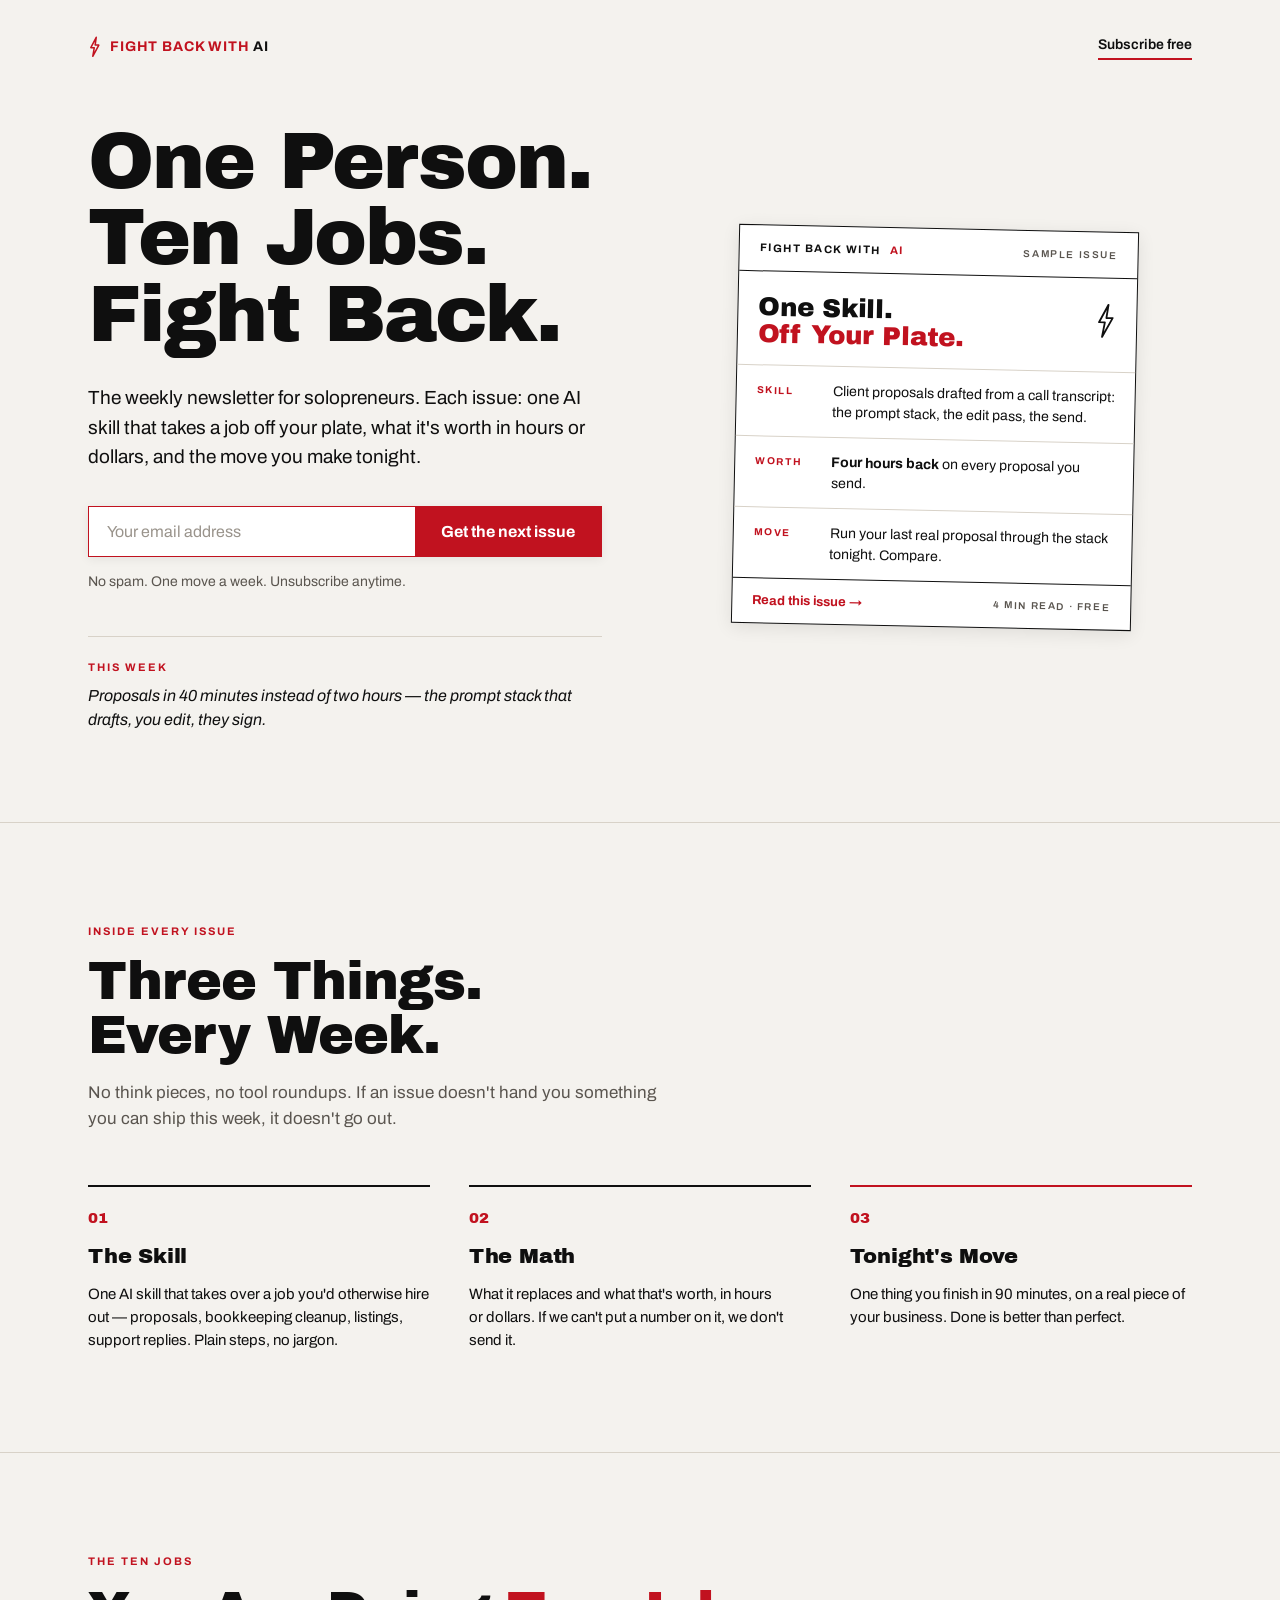
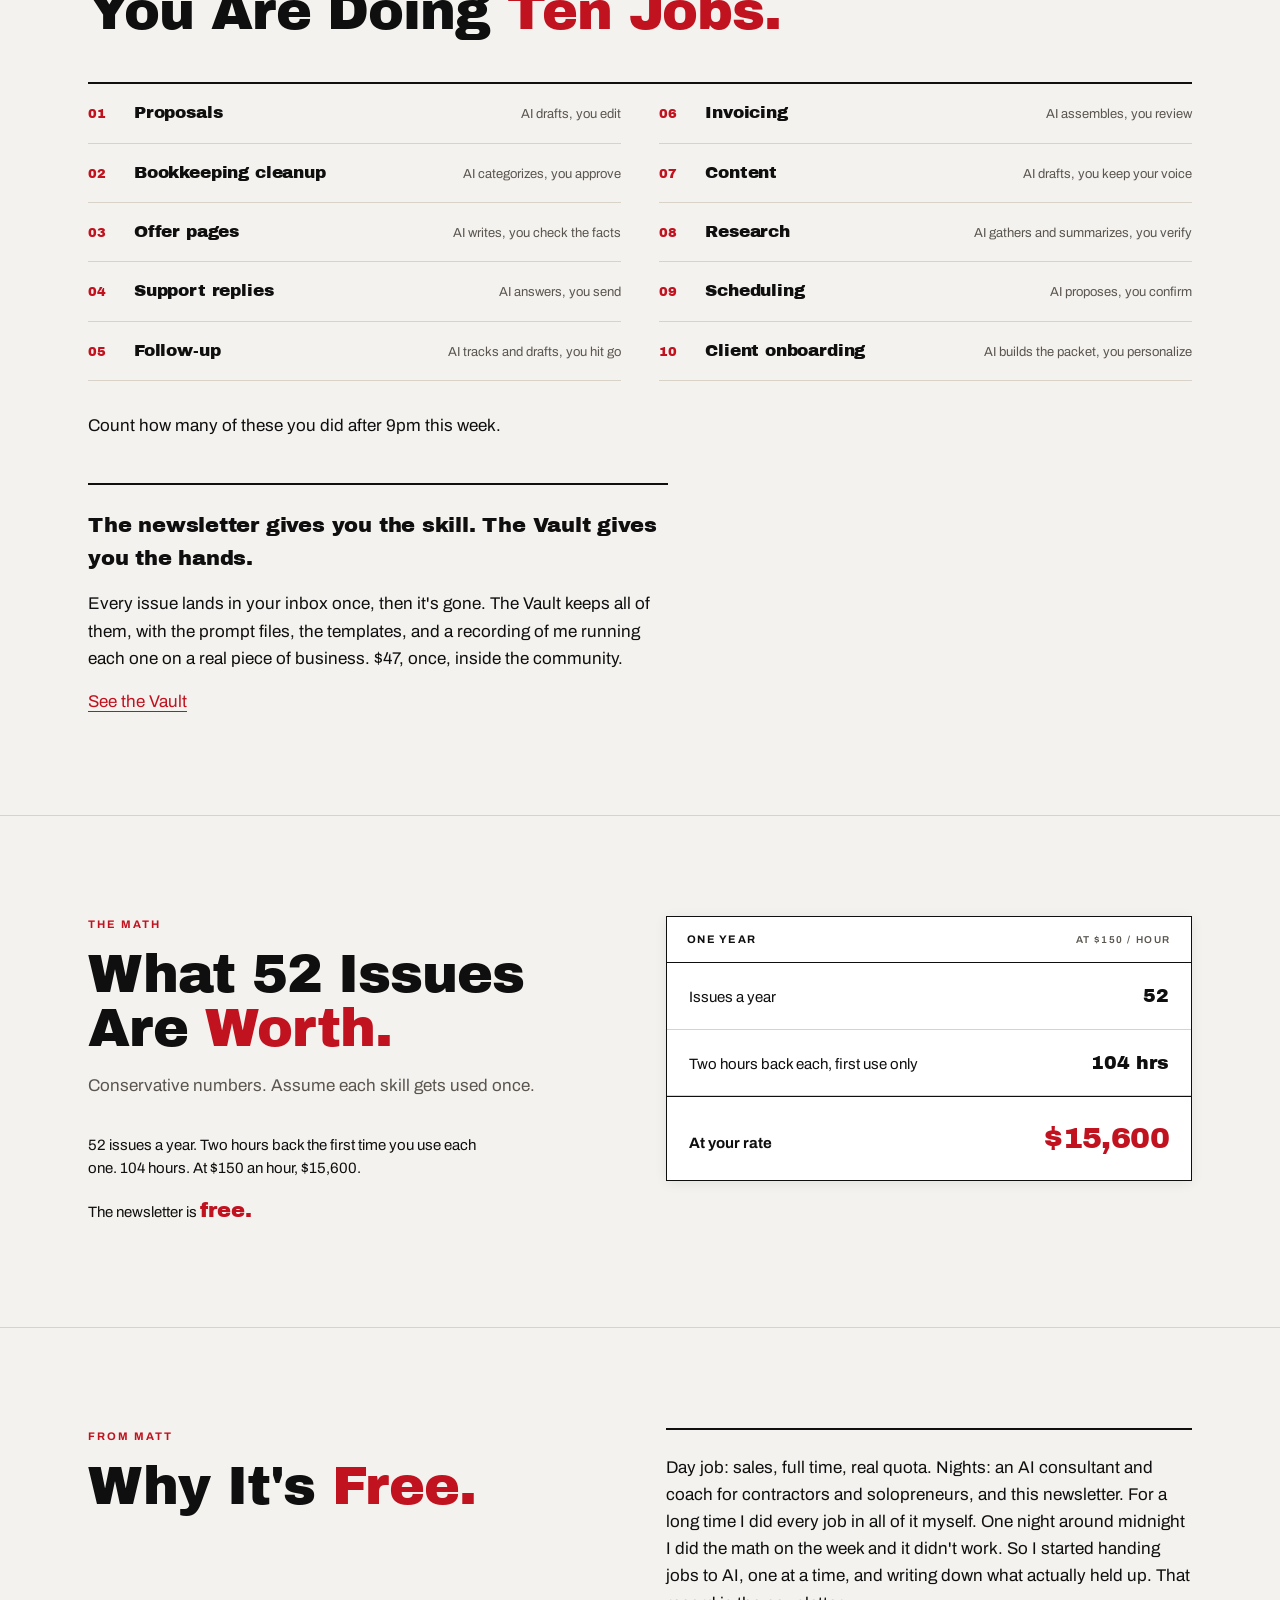
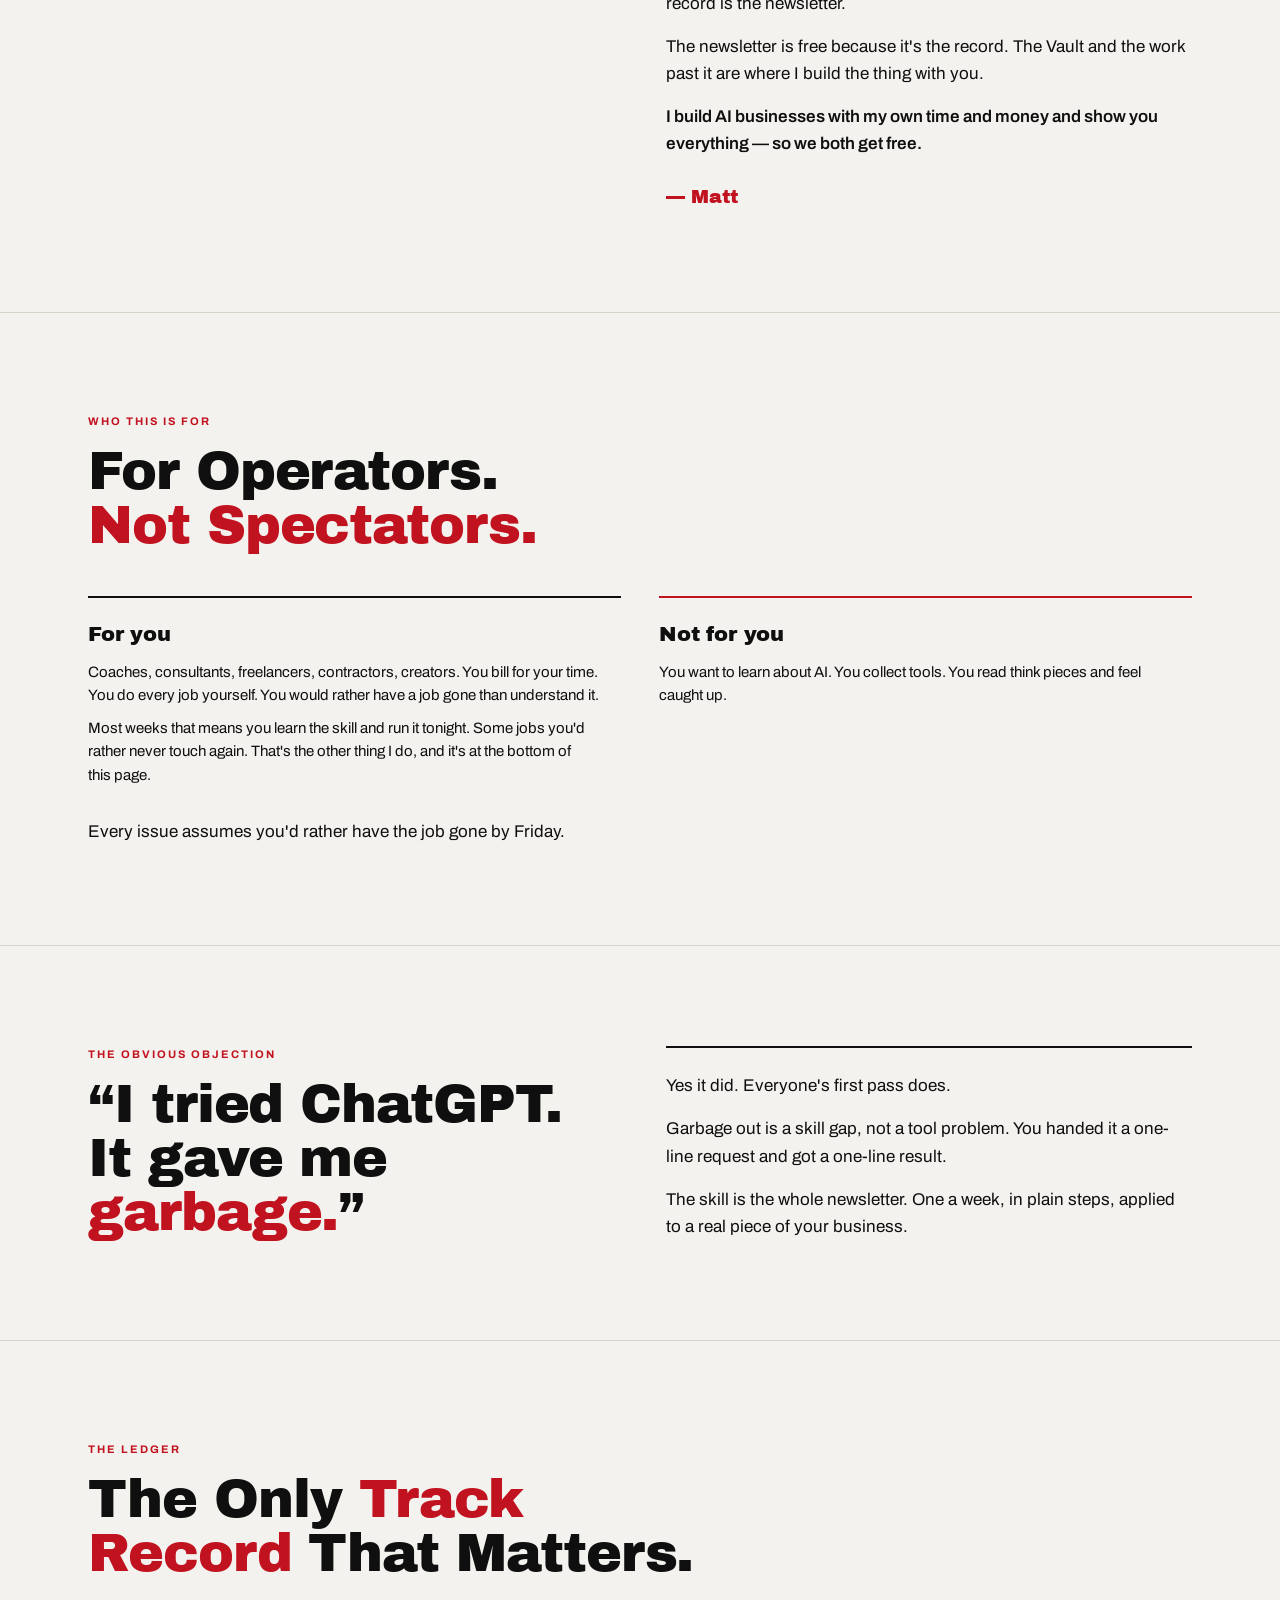
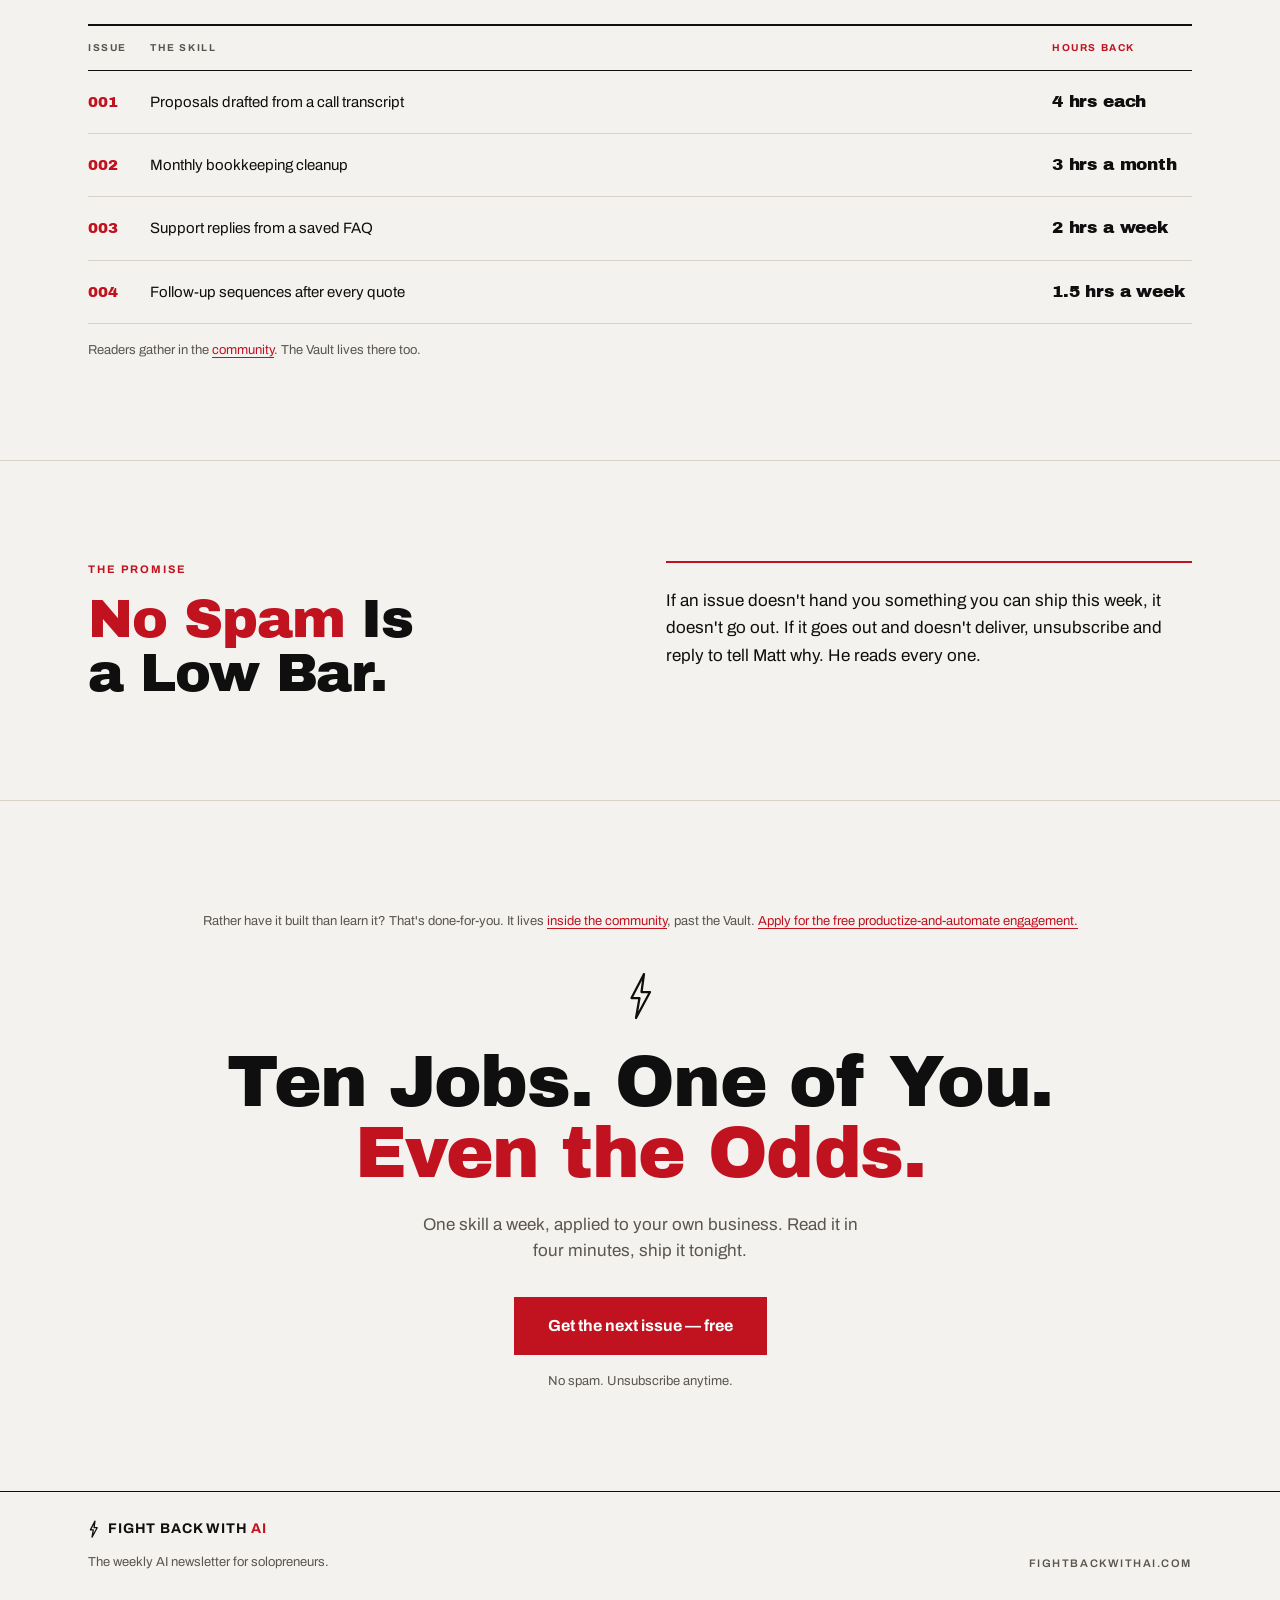
==== commit 9f5e2df9: "Install the productize-and-automate intake page Adds intake.html at the root (served at /intake via " ====
--- a/index.html
+++ b/index.html
@@ -247,7 +247,7 @@
 
 <section class="rule cta">
   <div class="wrap cta-inner">
-    <p class="fine reveal">Rather have it built than learn it? That's done-for-you. It lives <a class="link-ul-red" href="https://www.skool.com/superhuman-9542" target="_blank" rel="noopener">inside the community</a>, past the Vault.</p>
+    <p class="fine reveal">Rather have it built than learn it? That's done-for-you. It lives <a class="link-ul-red" href="https://www.skool.com/superhuman-9542" target="_blank" rel="noopener">inside the community</a>, past the Vault. <a class="link-ul-red" href="/intake">Apply for the free productize-and-automate engagement.</a></p>
     <svg class="bolt bolt-lg reveal" viewBox="0 0 120 200" aria-hidden="true"><path d="M76 12 L26 108 L58 108 L44 188 L100 84 L66 84 Z" fill="none" stroke="currentColor" stroke-width="9" stroke-linejoin="round"/></svg>
     <h2 class="reveal">Ten Jobs. One of You.<br><em>Even the Odds.</em></h2>
     <p class="sub reveal">One skill a week, applied to your own business. Read it in four minutes, ship it tonight.</p>
